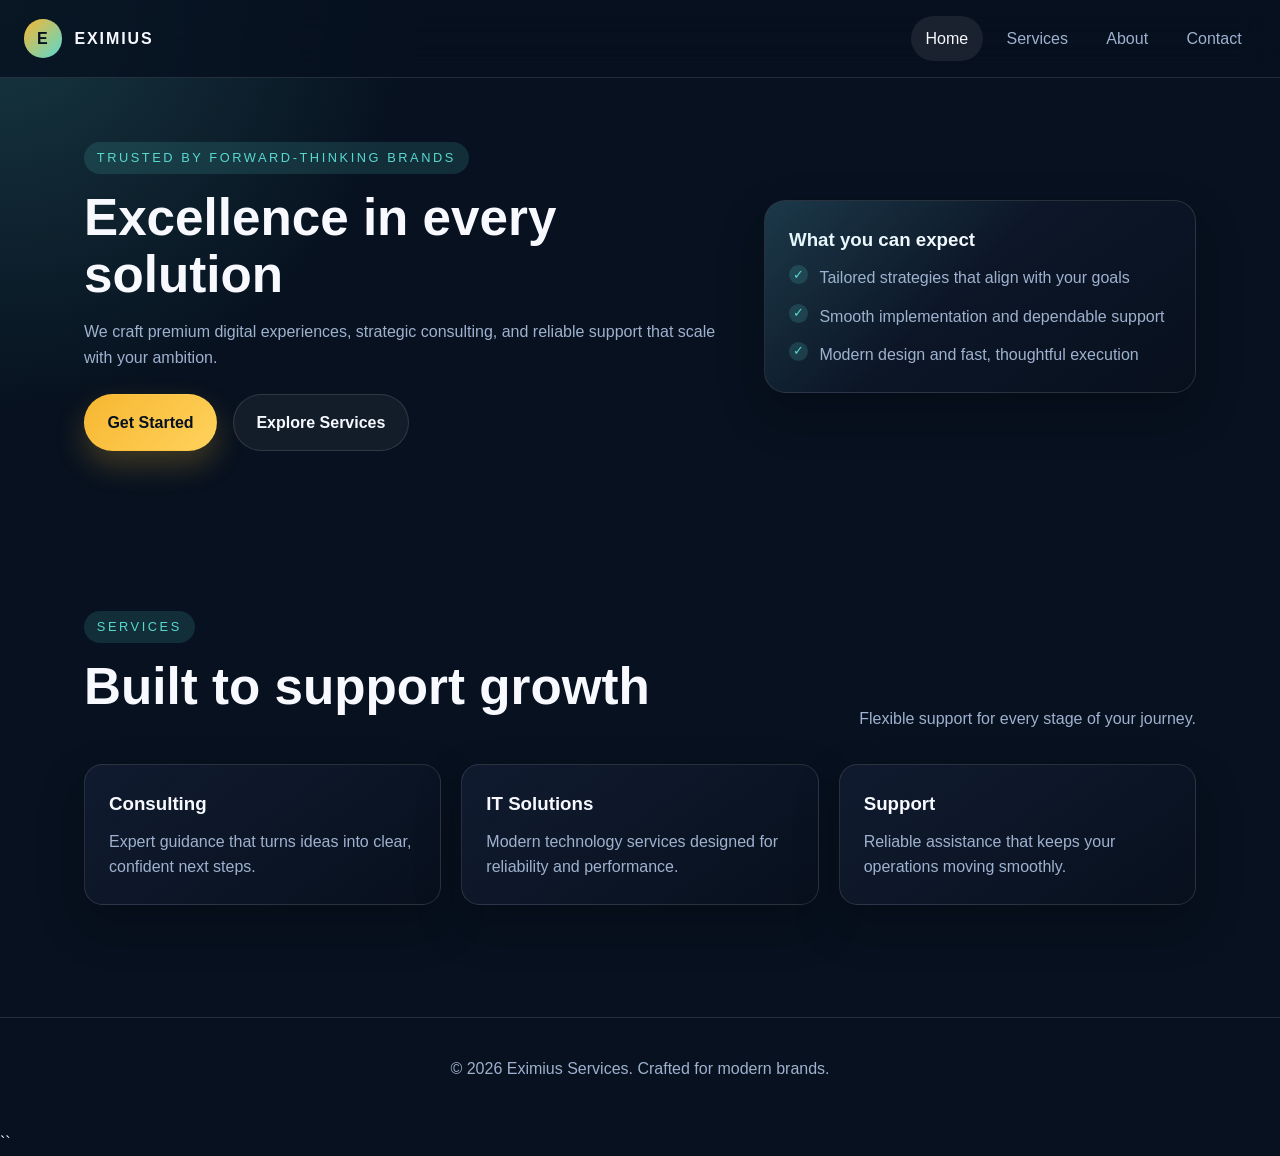
==== index.html @ 8d1c85a5 "Initial commit - Eximius website" ====
<!DOCTYPE html>
<html lang="en">
<head>
  <meta charset="UTF-8">
  <meta name="viewport" content="width=device-width, initial-scale=1.0">
  <title>Eximius Services</title>
  <link rel="stylesheet" href="styles.css">
</head>
<body>
  <div class="page-shell">
    <nav class="navbar">
      <a class="brand" href="index.html">
        <span class="brand-mark">E</span>
        <span>Eximius</span>
      </a>
      <button class="menu-toggle" type="button" aria-label="Toggle navigation" aria-expanded="false">
        <span></span>
        <span></span>
        <span></span>
      </button>
      <div class="nav-links">
        <a class="nav-link active" href="index.html">Home</a>
        <a class="nav-link" href="services.html">Services</a>
        <a class="nav-link" href="about.html">About</a>
        <a class="nav-link" href="contact.html">Contact</a>
      </div>
    </nav>

    <main>
      <section class="hero">
        <div class="reveal">
          <span class="eyebrow">Trusted by forward-thinking brands</span>
          <h2>Excellence in every solution</h2>
          <p>We craft premium digital experiences, strategic consulting, and reliable support that scale with your ambition.</p>
          <div class="hero-actions">
            <a class="btn btn-primary" href="contact.html">Get Started</a>
            <a class="btn btn-secondary" href="services.html">Explore Services</a>
          </div>
        </div>
        <div class="hero-card reveal">
          <h3>What you can expect</h3>
          <ul>
            <li><span class="check">✓</span> Tailored strategies that align with your goals</li>
            <li><span class="check">✓</span> Smooth implementation and dependable support</li>
            <li><span class="check">✓</span> Modern design and fast, thoughtful execution</li>
          </ul>
        </div>
      </section>

      <section class="services reveal">
        <div class="section-heading">
          <div>
            <span class="eyebrow">Services</span>
            <h2>Built to support growth</h2>
          </div>
          <p>Flexible support for every stage of your journey.</p>
        </div>

        <div class="cards">
          <article class="card">
            <h3>Consulting</h3>
            <p>Expert guidance that turns ideas into clear, confident next steps.</p>
          </article>

          <article class="card">
            <h3>IT Solutions</h3>
            <p>Modern technology services designed for reliability and performance.</p>
          </article>

          <article class="card">
            <h3>Support</h3>
            <p>Reliable assistance that keeps your operations moving smoothly.</p>
          </article>
        </div>
      </section>
    </main>

    <footer>
      <p>© 2026 Eximius Services. Crafted for modern brands.</p>
    </footer>
  </div>

  <script src="script.js"></script>
</body>
</html>
``
---- styles.css ----
:root {
  --bg: #07111f;
  --panel: #111c31;
  --panel-2: #1a2740;
  --text: #f7f9ff;
  --muted: #9fb1cf;
  --accent: #f7b731;
  --accent-2: #59d8d0;
  --border: rgba(255, 255, 255, 0.12);
  --shadow: 0 20px 45px rgba(0, 0, 0, 0.25);
}

* {
  box-sizing: border-box;
}

html {
  scroll-behavior: smooth;
}

body {
  margin: 0;
  font-family: "Segoe UI", Tahoma, Geneva, Verdana, sans-serif;
  line-height: 1.6;
  color: var(--text);
  background: radial-gradient(circle at top left, rgba(89, 216, 208, 0.2), transparent 24%), var(--bg);
}

a {
  color: inherit;
  text-decoration: none;
}

.page-shell {
  min-height: 100vh;
  display: flex;
  flex-direction: column;
}

.navbar {
  position: sticky;
  top: 0;
  z-index: 1000;
  display: flex;
  justify-content: space-between;
  align-items: center;
  padding: 1rem 1.5rem;
  background: rgba(7, 17, 31, 0.82);
  backdrop-filter: blur(18px);
  border-bottom: 1px solid var(--border);
  transition: background 0.3s ease, box-shadow 0.3s ease;
}

.navbar.scrolled {
  background: rgba(7, 17, 31, 0.96);
  box-shadow: 0 10px 35px rgba(0, 0, 0, 0.25);
}

.brand {
  display: flex;
  align-items: center;
  gap: 0.75rem;
  font-weight: 800;
  letter-spacing: 0.12em;
  text-transform: uppercase;
}

.brand-mark {
  display: grid;
  place-items: center;
  width: 2.4rem;
  height: 2.4rem;
  border-radius: 50%;
  background: linear-gradient(135deg, var(--accent), var(--accent-2));
  color: var(--bg);
  font-weight: 900;
}

.nav-links {
  display: flex;
  gap: 0.6rem;
  align-items: center;
}

.nav-link {
  padding: 0.6rem 0.9rem;
  border-radius: 999px;
  color: var(--muted);
  transition: all 0.25s ease;
}

.nav-link:hover,
.nav-link.active {
  color: var(--text);
  background: rgba(255, 255, 255, 0.08);
}

.menu-toggle {
  display: none;
  flex-direction: column;
  gap: 0.25rem;
  border: 0;
  background: transparent;
  cursor: pointer;
  padding: 0.3rem;
}

.menu-toggle span {
  width: 1.45rem;
  height: 2px;
  background: var(--text);
  border-radius: 999px;
  transition: transform 0.25s ease, opacity 0.25s ease;
}

main {
  flex: 1;
}

section {
  max-width: 1160px;
  margin: 0 auto;
  padding: 5rem 1.5rem;
}

.hero {
  display: grid;
  grid-template-columns: 1.2fr 0.8fr;
  gap: 2rem;
  align-items: center;
  padding-top: 4rem;
}

.eyebrow {
  display: inline-block;
  margin-bottom: 1rem;
  padding: 0.38rem 0.8rem;
  border-radius: 999px;
  background: rgba(89, 216, 208, 0.14);
  color: var(--accent-2);
  font-size: 0.8rem;
  letter-spacing: 0.2em;
  text-transform: uppercase;
}

.hero h2,
.section-heading h2 {
  margin: 0 0 1rem;
  font-size: clamp(2rem, 4vw, 3.4rem);
  line-height: 1.1;
}

.hero p,
.section-heading p,
.panel p,
.card p {
  margin: 0;
  color: var(--muted);
}

.hero-actions {
  display: flex;
  flex-wrap: wrap;
  gap: 1rem;
  margin-top: 1.5rem;
}

.btn {
  display: inline-flex;
  align-items: center;
  justify-content: center;
  padding: 0.9rem 1.4rem;
  border-radius: 999px;
  font-weight: 700;
  border: 1px solid transparent;
  transition: transform 0.25s ease, box-shadow 0.25s ease, background 0.25s ease;
}

.btn:hover {
  transform: translateY(-2px);
}

.btn-primary {
  background: linear-gradient(135deg, var(--accent), #ffd25c);
  color: var(--bg);
  box-shadow: 0 14px 30px rgba(247, 183, 49, 0.24);
}

.btn-secondary {
  background: rgba(255, 255, 255, 0.05);
  border-color: var(--border);
}

.hero-card,
.panel,
.card {
  border: 1px solid var(--border);
  background: linear-gradient(145deg, rgba(17, 28, 49, 0.95), rgba(8, 16, 29, 0.92));
  box-shadow: var(--shadow);
}

.hero-card {
  padding: 1.5rem;
  border-radius: 1.35rem;
  position: relative;
  overflow: hidden;
}

.hero-card::before {
  content: "";
  position: absolute;
  inset: 0;
  background: linear-gradient(135deg, rgba(89, 216, 208, 0.16), transparent 45%);
  pointer-events: none;
}

.hero-card h3,
.panel h3,
.card h3 {
  margin-top: 0;
  margin-bottom: 0.65rem;
}

.hero-card ul {
  list-style: none;
  padding: 0;
  margin: 0;
  display: grid;
  gap: 0.8rem;
}

.hero-card li {
  display: flex;
  gap: 0.7rem;
  align-items: flex-start;
  color: var(--muted);
}

.check {
  display: inline-flex;
  align-items: center;
  justify-content: center;
  width: 1.2rem;
  height: 1.2rem;
  border-radius: 50%;
  background: rgba(89, 216, 208, 0.16);
  color: var(--accent-2);
  font-size: 0.8rem;
  flex-shrink: 0;
}

.section-heading {
  display: flex;
  justify-content: space-between;
  align-items: end;
  gap: 1rem;
  margin-bottom: 2rem;
}

.cards {
  display: grid;
  grid-template-columns: repeat(3, minmax(0, 1fr));
  gap: 1.25rem;
}

.card {
  padding: 1.5rem;
  border-radius: 1.15rem;
  transition: transform 0.35s ease, border-color 0.35s ease, background 0.35s ease;
}

.card:hover {
  transform: translateY(-6px);
  border-color: rgba(89, 216, 208, 0.45);
  background: rgba(255, 255, 255, 0.07);
}

.info-grid {
  display: grid;
  grid-template-columns: 1fr 1fr;
  gap: 1.25rem;
}

.panel {
  padding: 1.5rem;
  border-radius: 1.2rem;
}

form {
  display: grid;
  gap: 0.9rem;
}

input,
textarea {
  width: 100%;
  padding: 0.9rem 1rem;
  border: 1px solid var(--border);
  border-radius: 0.95rem;
  color: var(--text);
  background: rgba(255, 255, 255, 0.05);
}

input::placeholder,
textarea::placeholder {
  color: #7d90ad;
}

textarea {
  min-height: 7.8rem;
  resize: vertical;
}

footer {
  padding: 1.4rem 1.5rem 2rem;
  text-align: center;
  color: var(--muted);
  border-top: 1px solid var(--border);
  margin-top: 2rem;
}

.reveal {
  opacity: 0;
  transform: translateY(24px);
  transition: opacity 0.7s ease, transform 0.7s ease;
}

.reveal.visible {
  opacity: 1;
  transform: none;
}

@media (max-width: 860px) {
  .hero {
    grid-template-columns: 1fr;
  }

  .cards {
    grid-template-columns: 1fr;
  }

  .info-grid {
    grid-template-columns: 1fr;
  }
}

@media (max-width: 720px) {
  .menu-toggle {
    display: inline-flex;
  }

  .nav-links {
    position: absolute;
    top: calc(100% + 0.5rem);
    right: 1rem;
    left: 1rem;
    display: flex;
    flex-direction: column;
    align-items: stretch;
    padding: 1rem;
    border: 1px solid var(--border);
    border-radius: 1rem;
    background: rgba(7, 17, 31, 0.96);
    box-shadow: var(--shadow);
    transform: translateY(-10px);
    opacity: 0;
    pointer-events: none;
    transition: all 0.25s ease;
  }

  .nav-links.open {
    transform: translateY(0);
    opacity: 1;
    pointer-events: auto;
  }

  .navbar {
    padding: 1rem;
  }

  .section-heading {
    flex-direction: column;
    align-items: flex-start;
  }

  .hero {
    padding-top: 2rem;
  }
}
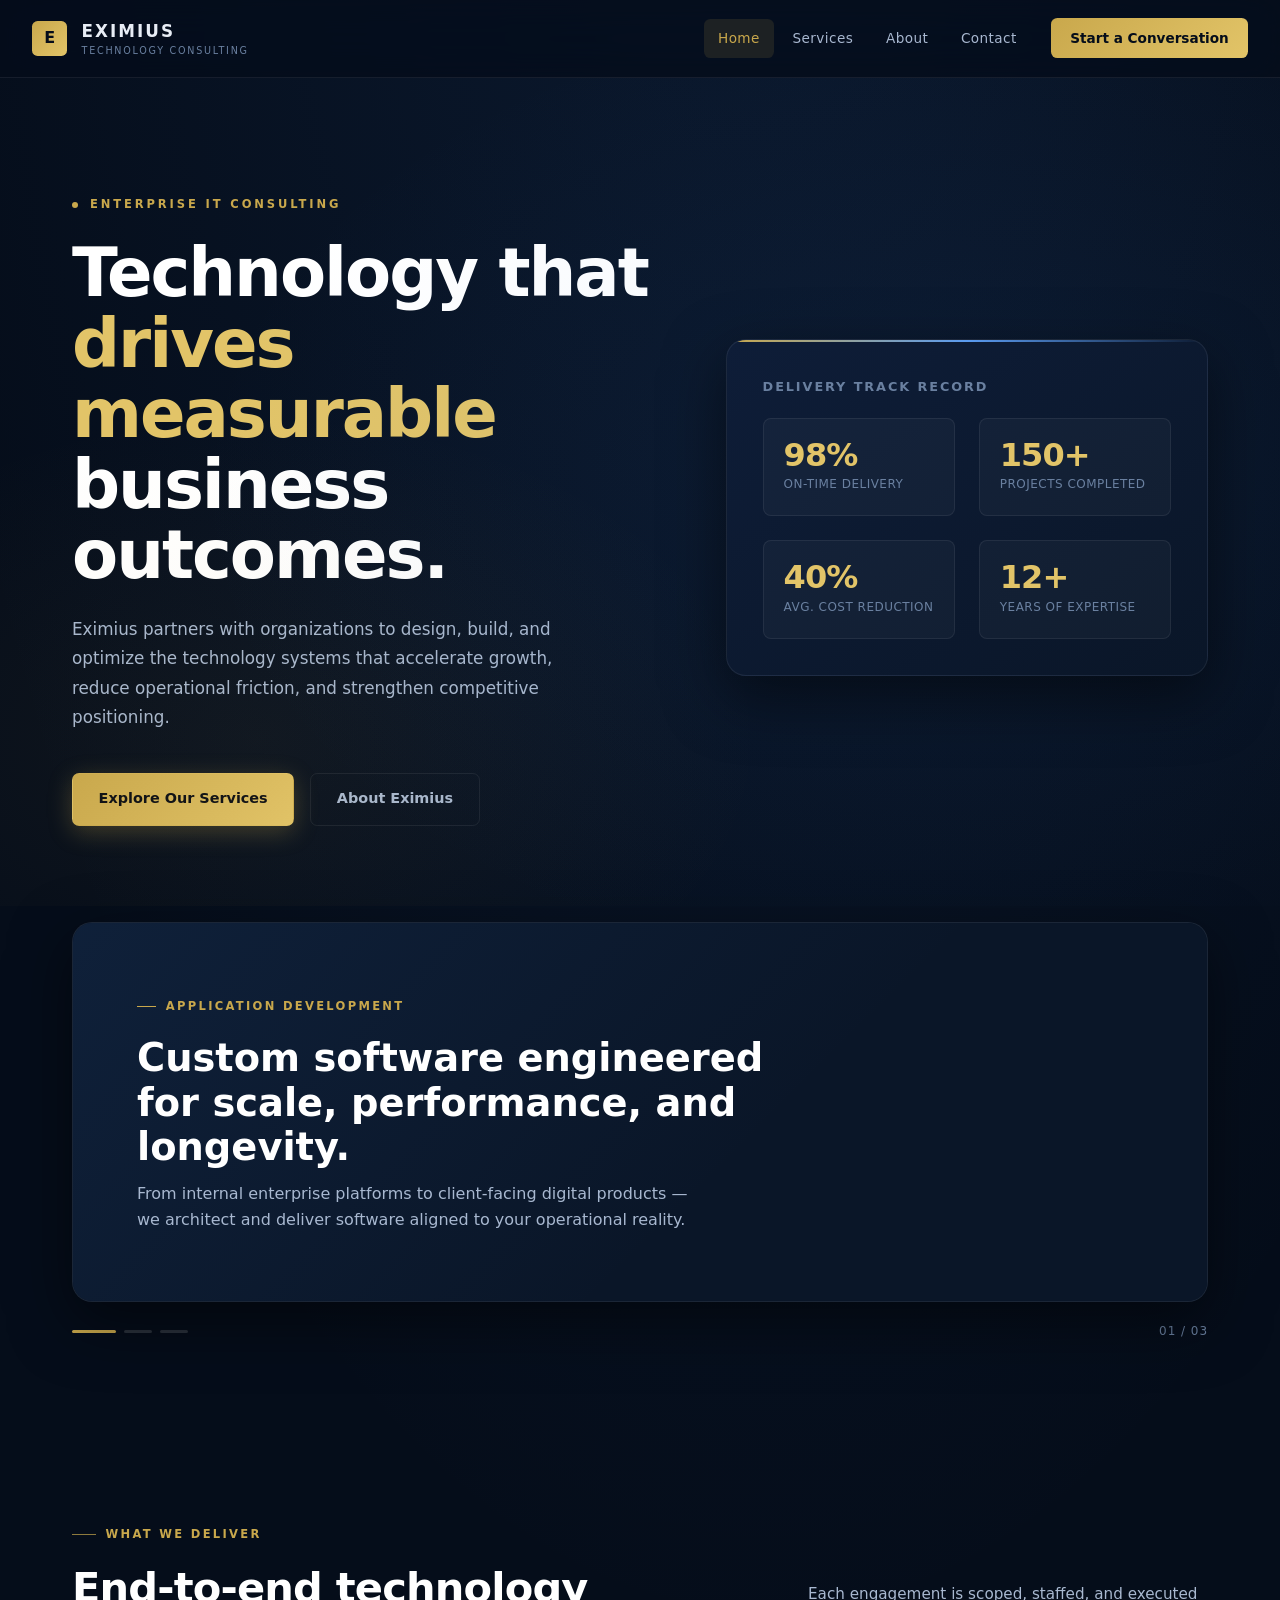
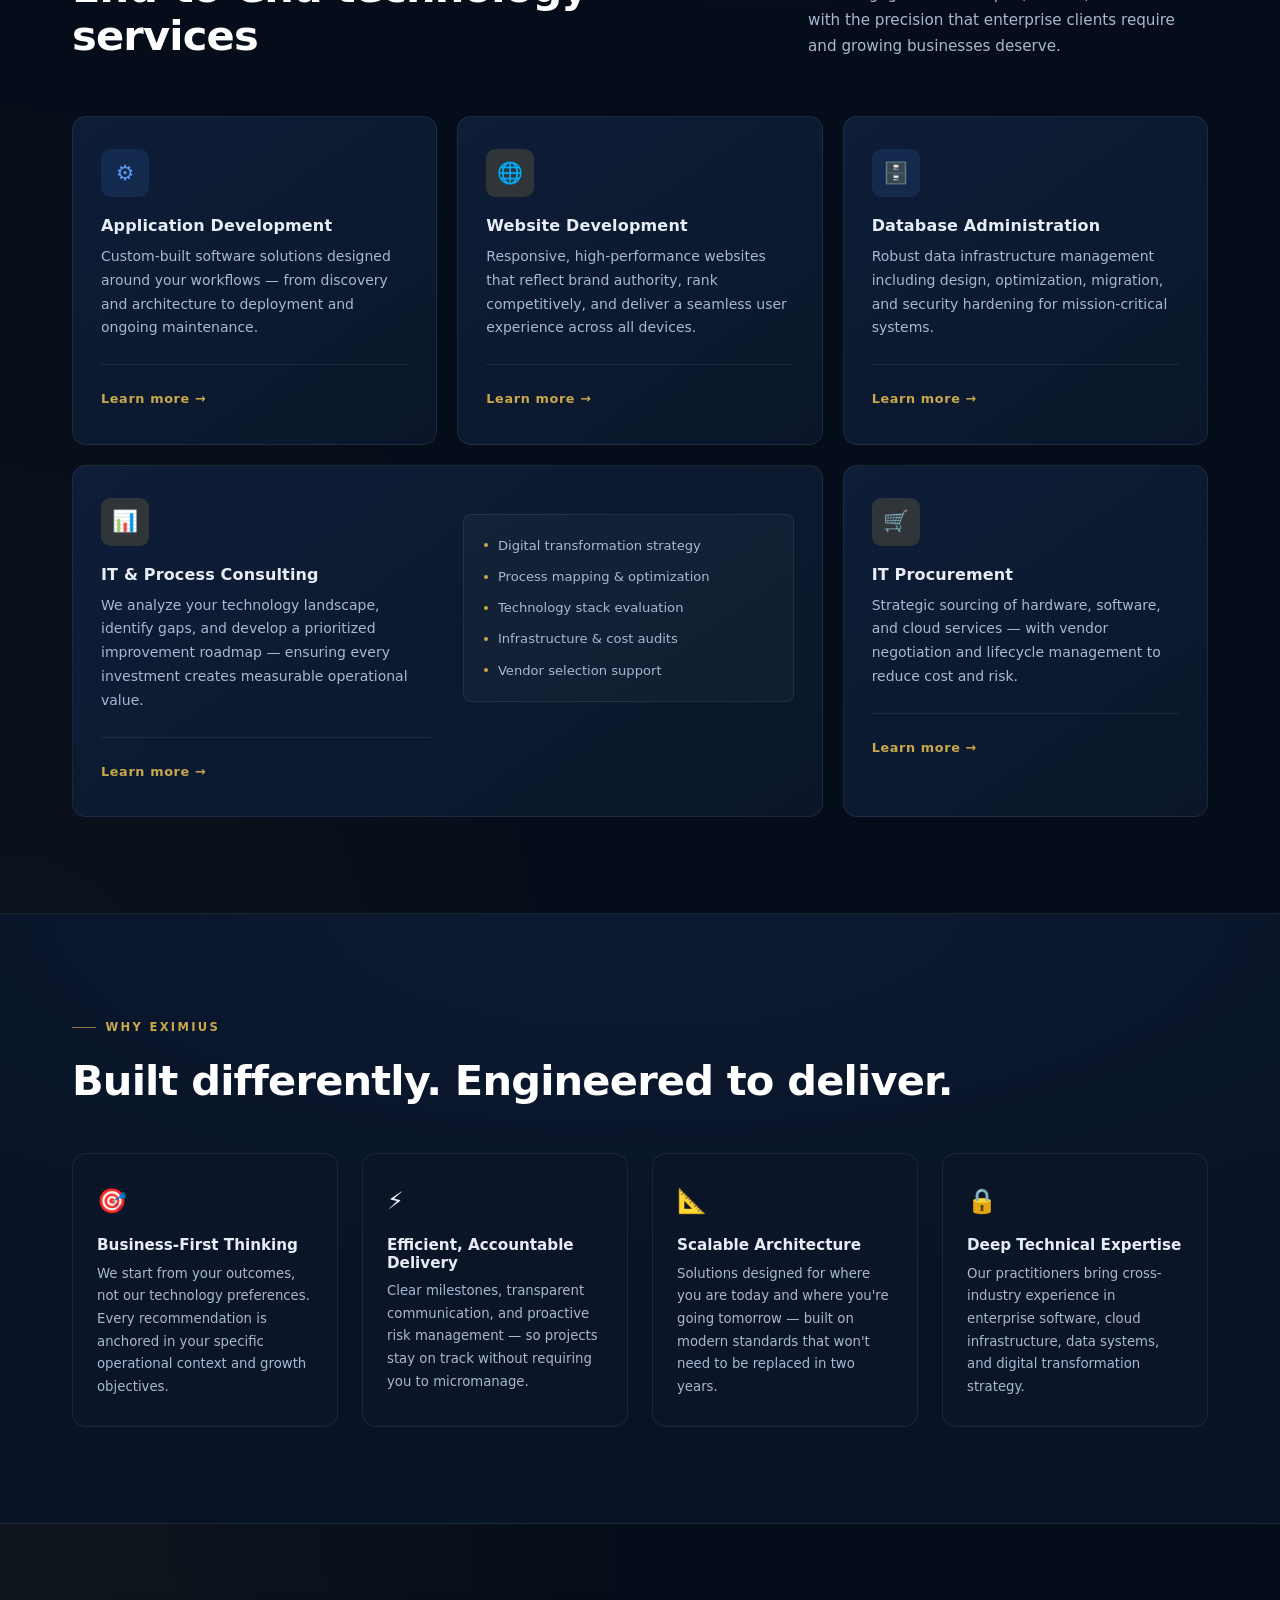
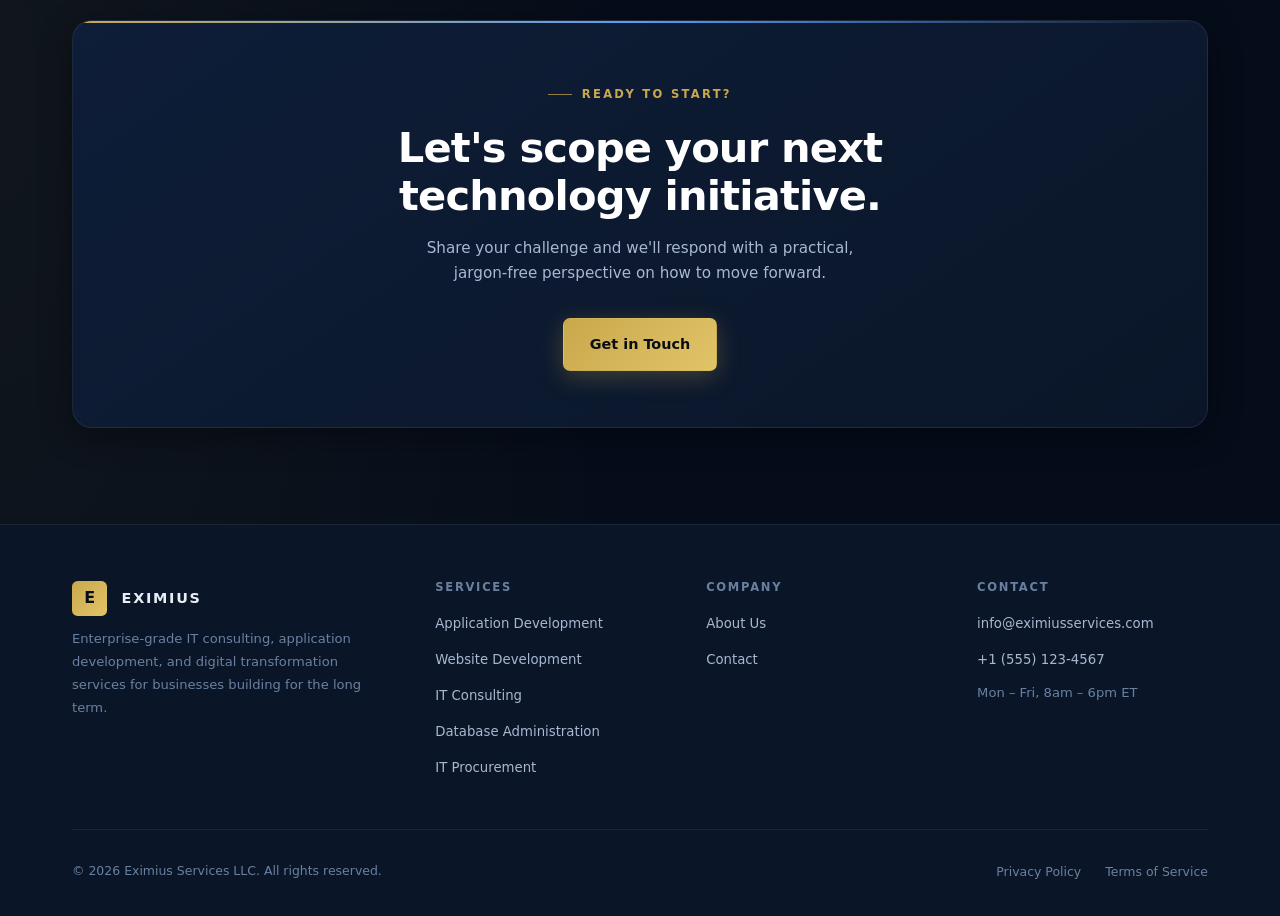
==== commit fe5f4944: "modified:   about.html 	modified:   contact.html 	modified:   index.html 	modified:   script.js 	mod" ====
--- a/index.html
+++ b/index.html
@@ -3,84 +3,353 @@
 <head>
   <meta charset="UTF-8">
   <meta name="viewport" content="width=device-width, initial-scale=1.0">
-  <title>Eximius Services</title>
+  <title>Eximius Services — Enterprise IT Consulting</title>
+  <meta name="description" content="Eximius delivers enterprise-grade technology consulting, custom application development, and digital transformation services for growth-focused businesses.">
   <link rel="stylesheet" href="styles.css">
 </head>
 <body>
   <div class="page-shell">
-    <nav class="navbar">
-      <a class="brand" href="index.html">
+
+    <!-- ══════════════════════════════════════════════════
+         NAVIGATION
+    ═══════════════════════════════════════════════════ -->
+    <nav class="navbar" role="navigation" aria-label="Main navigation">
+      <a class="brand" href="index.html" aria-label="Eximius Services home">
         <span class="brand-mark">E</span>
-        <span>Eximius</span>
+        <span>
+          <span class="brand-name">Eximius</span>
+          <span class="brand-tagline">Technology Consulting</span>
+        </span>
       </a>
+
       <button class="menu-toggle" type="button" aria-label="Toggle navigation" aria-expanded="false">
         <span></span>
         <span></span>
         <span></span>
       </button>
-      <div class="nav-links">
+
+      <div class="nav-links" role="menubar">
         <a class="nav-link active" href="index.html">Home</a>
         <a class="nav-link" href="services.html">Services</a>
         <a class="nav-link" href="about.html">About</a>
         <a class="nav-link" href="contact.html">Contact</a>
+        <a class="nav-cta" href="contact.html">Start a Conversation</a>
       </div>
     </nav>
 
     <main>
-      <section class="hero">
-        <div class="reveal">
-          <span class="eyebrow">Trusted by forward-thinking brands</span>
-          <h2>Excellence in every solution</h2>
-          <p>We craft premium digital experiences, strategic consulting, and reliable support that scale with your ambition.</p>
-          <div class="hero-actions">
-            <a class="btn btn-primary" href="contact.html">Get Started</a>
-            <a class="btn btn-secondary" href="services.html">Explore Services</a>
-          </div>
-        </div>
-        <div class="hero-card reveal">
-          <h3>What you can expect</h3>
-          <ul>
-            <li><span class="check">✓</span> Tailored strategies that align with your goals</li>
-            <li><span class="check">✓</span> Smooth implementation and dependable support</li>
-            <li><span class="check">✓</span> Modern design and fast, thoughtful execution</li>
+
+      <!-- ══════════════════════════════════════════════════
+           HERO SECTION
+      ═══════════════════════════════════════════════════ -->
+      <section class="hero-section" aria-label="Eximius hero">
+        <div class="container">
+          <div class="hero-layout">
+
+            <!-- Left: Copy -->
+            <div class="hero-copy reveal">
+              <div class="hero-kicker">
+                <span class="hero-kicker-dot"></span>
+                Enterprise IT Consulting
+              </div>
+
+              <h1 class="hero-heading">
+                Technology that<br>
+                <em>drives measurable</em><br>
+                business outcomes.
+              </h1>
+
+              <p class="hero-body">
+                Eximius partners with organizations to design, build, and optimize the
+                technology systems that accelerate growth, reduce operational friction,
+                and strengthen competitive positioning.
+              </p>
+
+              <div class="hero-actions">
+                <a class="btn btn-primary" href="services.html">Explore Our Services</a>
+                <a class="btn btn-outline" href="about.html">About Eximius</a>
+              </div>
+            </div>
+
+            <!-- Right: Stats panel -->
+            <!--
+              DESIGN NOTE: Replace this panel with a professional team / office photo.
+              Suggested: A wide-angle shot of a collaborative workspace or server room.
+              Overlay the stat grid on top of the image for visual depth.
+            -->
+            <div class="hero-panel reveal">
+              <p class="hero-panel-title">Delivery Track Record</p>
+              <div class="stat-grid">
+                <div class="stat-item">
+                  <div class="stat-value">98%</div>
+                  <div class="stat-label">On-Time Delivery</div>
+                </div>
+                <div class="stat-item">
+                  <div class="stat-value">150+</div>
+                  <div class="stat-label">Projects Completed</div>
+                </div>
+                <div class="stat-item">
+                  <div class="stat-value">40%</div>
+                  <div class="stat-label">Avg. Cost Reduction</div>
+                </div>
+                <div class="stat-item">
+                  <div class="stat-value">12+</div>
+                  <div class="stat-label">Years of Expertise</div>
+                </div>
+              </div>
+            </div>
+
+          </div>
+        </div>
+      </section>
+
+      <!-- ══════════════════════════════════════════════════
+           CAPABILITIES SLIDER
+      ═══════════════════════════════════════════════════ -->
+      <section class="slider-section" aria-label="Capabilities overview">
+        <div class="container">
+          <div class="slider-track hero-slider">
+            <!-- Slide 1 -->
+            <div class="slide active">
+              <div>
+                <div class="slide-eyebrow">Application Development</div>
+                <h2 class="slide-heading">Custom software engineered for scale, performance, and longevity.</h2>
+                <p class="slide-body">From internal enterprise platforms to client-facing digital products — we architect and deliver software aligned to your operational reality.</p>
+              </div>
+            </div>
+
+            <!-- Slide 2 -->
+            <div class="slide">
+              <div>
+                <div class="slide-eyebrow">Digital Presence & Web</div>
+                <h2 class="slide-heading">Websites that communicate authority and convert with precision.</h2>
+                <p class="slide-body">We build performance-first web experiences that position your brand credibly and drive measurable engagement from your target audience.</p>
+              </div>
+            </div>
+
+            <!-- Slide 3 -->
+            <div class="slide">
+              <div>
+                <div class="slide-eyebrow">IT & Process Consulting</div>
+                <h2 class="slide-heading">Operational clarity through strategic technology advisory.</h2>
+                <p class="slide-body">We assess your current infrastructure, identify inefficiencies, and deliver a roadmap for sustainable digital transformation.</p>
+              </div>
+            </div>
+          </div>
+
+          <div class="slider-footer">
+            <div class="slider-dots" aria-label="Slide navigation" role="tablist">
+              <button class="dot active" type="button" data-slide="0" aria-label="Application Development" role="tab"></button>
+              <button class="dot"        type="button" data-slide="1" aria-label="Digital Presence"        role="tab"></button>
+              <button class="dot"        type="button" data-slide="2" aria-label="IT Consulting"           role="tab"></button>
+            </div>
+            <span class="slider-counter" aria-live="polite" id="slider-counter">01 / 03</span>
+          </div>
+        </div>
+      </section>
+
+      <!-- ══════════════════════════════════════════════════
+           SERVICES SECTION
+      ═══════════════════════════════════════════════════ -->
+      <section class="services-section">
+        <div class="container">
+          <div class="section-header reveal">
+            <div>
+              <span class="eyebrow">What We Deliver</span>
+              <h2 class="section-title">End-to-end technology services</h2>
+            </div>
+            <p class="section-desc">
+              Each engagement is scoped, staffed, and executed with the precision
+              that enterprise clients require and growing businesses deserve.
+            </p>
+          </div>
+
+          <div class="services-grid reveal-stagger">
+
+            <!-- Application Development -->
+            <article class="service-card">
+              <div class="service-icon icon-blue">⚙️</div>
+              <h3>Application Development</h3>
+              <p>Custom-built software solutions designed around your workflows — from discovery and architecture to deployment and ongoing maintenance.</p>
+              <div class="service-card-footer">
+                <a class="service-link" href="services.html">Learn more →</a>
+              </div>
+            </article>
+
+            <!-- Website Development -->
+            <article class="service-card">
+              <div class="service-icon icon-gold">🌐</div>
+              <h3>Website Development</h3>
+              <p>Responsive, high-performance websites that reflect brand authority, rank competitively, and deliver a seamless user experience across all devices.</p>
+              <div class="service-card-footer">
+                <a class="service-link" href="services.html">Learn more →</a>
+              </div>
+            </article>
+
+            <!-- Database Administration -->
+            <article class="service-card">
+              <div class="service-icon icon-blue">🗄️</div>
+              <h3>Database Administration</h3>
+              <p>Robust data infrastructure management including design, optimization, migration, and security hardening for mission-critical systems.</p>
+              <div class="service-card-footer">
+                <a class="service-link" href="services.html">Learn more →</a>
+              </div>
+            </article>
+
+            <!-- IT Consulting — wide -->
+            <article class="service-card service-card-wide">
+              <div class="service-card-body">
+                <div class="service-icon icon-gold">📊</div>
+                <h3>IT & Process Consulting</h3>
+                <p>We analyze your technology landscape, identify gaps, and develop a prioritized improvement roadmap — ensuring every investment creates measurable operational value.</p>
+                <div class="service-card-footer">
+                  <a class="service-link" href="services.html">Learn more →</a>
+                </div>
+              </div>
+              <div class="service-card-features">
+                <ul class="feature-list">
+                  <li>Digital transformation strategy</li>
+                  <li>Process mapping & optimization</li>
+                  <li>Technology stack evaluation</li>
+                  <li>Infrastructure & cost audits</li>
+                  <li>Vendor selection support</li>
+                </ul>
+              </div>
+            </article>
+
+            <!-- IT Procurement -->
+            <article class="service-card">
+              <div class="service-icon icon-gold">🛒</div>
+              <h3>IT Procurement</h3>
+              <p>Strategic sourcing of hardware, software, and cloud services — with vendor negotiation and lifecycle management to reduce cost and risk.</p>
+              <div class="service-card-footer">
+                <a class="service-link" href="services.html">Learn more →</a>
+              </div>
+            </article>
+
+          </div>
+        </div>
+      </section>
+
+      <!-- ══════════════════════════════════════════════════
+           WHY EXIMIUS
+      ═══════════════════════════════════════════════════ -->
+      <section class="why-section">
+        <div class="container">
+          <div class="reveal">
+            <span class="eyebrow">Why Eximius</span>
+            <h2 class="section-title">Built differently. Engineered to deliver.</h2>
+          </div>
+
+          <div class="why-grid reveal-stagger">
+
+            <div class="why-card">
+              <div class="why-icon">🎯</div>
+              <h3>Business-First Thinking</h3>
+              <p>We start from your outcomes, not our technology preferences. Every recommendation is anchored in your specific operational context and growth objectives.</p>
+            </div>
+
+            <div class="why-card">
+              <div class="why-icon">⚡</div>
+              <h3>Efficient, Accountable Delivery</h3>
+              <p>Clear milestones, transparent communication, and proactive risk management — so projects stay on track without requiring you to micromanage.</p>
+            </div>
+
+            <div class="why-card">
+              <div class="why-icon">📐</div>
+              <h3>Scalable Architecture</h3>
+              <p>Solutions designed for where you are today and where you're going tomorrow — built on modern standards that won't need to be replaced in two years.</p>
+            </div>
+
+            <div class="why-card">
+              <div class="why-icon">🔒</div>
+              <h3>Deep Technical Expertise</h3>
+              <p>Our practitioners bring cross-industry experience in enterprise software, cloud infrastructure, data systems, and digital transformation strategy.</p>
+            </div>
+
+          </div>
+        </div>
+      </section>
+
+      <!-- ══════════════════════════════════════════════════
+           CTA STRIP
+      ═══════════════════════════════════════════════════ -->
+      <section aria-label="Contact call to action">
+        <div class="container">
+          <div class="form-panel reveal" style="text-align:center; padding: 3.5rem 2.5rem;">
+            <span class="eyebrow" style="justify-content:center;">Ready to start?</span>
+            <h2 class="section-title" style="margin: 0 auto 1rem; max-width:560px;">
+              Let's scope your next technology initiative.
+            </h2>
+            <p style="color:var(--text-2); font-size:0.95rem; margin-bottom:2rem; max-width:480px; margin-left:auto; margin-right:auto;">
+              Share your challenge and we'll respond with a practical, jargon-free perspective on how to move forward.
+            </p>
+            <a class="btn btn-primary" href="contact.html">Get in Touch</a>
+          </div>
+        </div>
+      </section>
+
+    </main>
+
+    <!-- ══════════════════════════════════════════════════
+         FOOTER
+    ═══════════════════════════════════════════════════ -->
+    <footer class="footer">
+      <div class="container">
+        <div class="footer-grid">
+
+          <div class="footer-brand">
+            <div class="brand">
+              <span class="brand-mark">E</span>
+              <span class="brand-name">Eximius</span>
+            </div>
+            <p class="footer-desc">
+              Enterprise-grade IT consulting, application development, and digital transformation services for businesses building for the long term.
+            </p>
+          </div>
+
+          <div class="footer-col">
+            <h4>Services</h4>
+            <ul class="footer-links">
+              <li><a href="services.html">Application Development</a></li>
+              <li><a href="services.html">Website Development</a></li>
+              <li><a href="services.html">IT Consulting</a></li>
+              <li><a href="services.html">Database Administration</a></li>
+              <li><a href="services.html">IT Procurement</a></li>
+            </ul>
+          </div>
+
+          <div class="footer-col">
+            <h4>Company</h4>
+            <ul class="footer-links">
+              <li><a href="about.html">About Us</a></li>
+              <li><a href="contact.html">Contact</a></li>
+            </ul>
+          </div>
+
+          <div class="footer-col">
+            <h4>Contact</h4>
+            <ul class="footer-links">
+              <li><a href="mailto:info@eximiusservices.com">info@eximiusservices.com</a></li>
+              <li><a href="tel:+15551234567">+1 (555) 123‑4567</a></li>
+              <li style="color:var(--text-3); font-size:0.82rem;">Mon – Fri, 8am – 6pm ET</li>
+            </ul>
+          </div>
+
+        </div>
+
+        <div class="footer-bottom">
+          <p class="footer-copy">© 2026 Eximius Services LLC. All rights reserved.</p>
+          <ul class="footer-legal">
+            <li><a href="#">Privacy Policy</a></li>
+            <li><a href="#">Terms of Service</a></li>
           </ul>
         </div>
-      </section>
-
-      <section class="services reveal">
-        <div class="section-heading">
-          <div>
-            <span class="eyebrow">Services</span>
-            <h2>Built to support growth</h2>
-          </div>
-          <p>Flexible support for every stage of your journey.</p>
-        </div>
-
-        <div class="cards">
-          <article class="card">
-            <h3>Consulting</h3>
-            <p>Expert guidance that turns ideas into clear, confident next steps.</p>
-          </article>
-
-          <article class="card">
-            <h3>IT Solutions</h3>
-            <p>Modern technology services designed for reliability and performance.</p>
-          </article>
-
-          <article class="card">
-            <h3>Support</h3>
-            <p>Reliable assistance that keeps your operations moving smoothly.</p>
-          </article>
-        </div>
-      </section>
-    </main>
-
-    <footer>
-      <p>© 2026 Eximius Services. Crafted for modern brands.</p>
+      </div>
     </footer>
-  </div>
+
+  </div><!-- .page-shell -->
 
   <script src="script.js"></script>
 </body>
 </html>
-``
--- a/styles.css
+++ b/styles.css
@@ -1,42 +1,140 @@
+/* ============================================================
+   EXIMIUS SERVICES — Global Stylesheet
+   Design: Enterprise IT Consulting, Dark / Gold
+   ============================================================ */
+
+/* ── Design Tokens ─────────────────────────────────────────── */
 :root {
-  --bg: #07111f;
-  --panel: #111c31;
-  --panel-2: #1a2740;
-  --text: #f7f9ff;
-  --muted: #9fb1cf;
-  --accent: #f7b731;
-  --accent-2: #59d8d0;
-  --border: rgba(255, 255, 255, 0.12);
-  --shadow: 0 20px 45px rgba(0, 0, 0, 0.25);
-}
-
-* {
-  box-sizing: border-box;
-}
+  --bg:          #050d1a;
+  --bg-2:        #081325;
+  --panel:       #0a1628;
+  --panel-2:     #0e1d38;
+  --panel-3:     #132240;
+
+  --text:        #e8edf5;
+  --text-2:      #a8b8d0;
+  --text-3:      #6a80a0;
+
+  --gold:        #c9a84c;
+  --gold-light:  #e2c468;
+  --gold-dim:    rgba(201, 168, 76, 0.18);
+  --gold-glow:   rgba(201, 168, 76, 0.12);
+
+  --blue:        #3a7bd5;
+  --blue-light:  #5a9bf0;
+  --blue-dim:    rgba(58, 123, 213, 0.15);
+
+  --border:      rgba(255, 255, 255, 0.07);
+  --border-2:    rgba(201, 168, 76, 0.22);
+
+  --shadow-sm:   0 2px 12px rgba(0, 0, 0, 0.3);
+  --shadow-md:   0 8px 32px rgba(0, 0, 0, 0.4);
+  --shadow-lg:   0 20px 60px rgba(0, 0, 0, 0.5);
+
+  --radius-sm:   0.5rem;
+  --radius-md:   0.875rem;
+  --radius-lg:   1.25rem;
+
+  --transition:  0.28s cubic-bezier(0.4, 0, 0.2, 1);
+}
+
+/* ── Reset & Base ───────────────────────────────────────────── */
+*, *::before, *::after { box-sizing: border-box; }
 
 html {
   scroll-behavior: smooth;
+  font-size: 16px;
 }
 
 body {
   margin: 0;
-  font-family: "Segoe UI", Tahoma, Geneva, Verdana, sans-serif;
-  line-height: 1.6;
+  font-family: "Segoe UI", system-ui, -apple-system, sans-serif;
+  font-size: 1rem;
+  line-height: 1.65;
   color: var(--text);
-  background: radial-gradient(circle at top left, rgba(89, 216, 208, 0.2), transparent 24%), var(--bg);
-}
-
-a {
-  color: inherit;
-  text-decoration: none;
-}
-
+  background-color: var(--bg);
+  background-image:
+    radial-gradient(ellipse 70% 50% at 60% -10%, rgba(58, 123, 213, 0.12), transparent),
+    radial-gradient(ellipse 50% 40% at 0% 80%,   rgba(201, 168, 76, 0.06), transparent);
+  -webkit-font-smoothing: antialiased;
+}
+
+a { color: inherit; text-decoration: none; }
+
+img { display: block; max-width: 100%; }
+
+h1, h2, h3, h4 { margin: 0; line-height: 1.15; }
+
+p { margin: 0; }
+
+/* ── Layout Shell ───────────────────────────────────────────── */
 .page-shell {
   min-height: 100vh;
   display: flex;
   flex-direction: column;
 }
 
+main { flex: 1; }
+
+/* ── Container ──────────────────────────────────────────────── */
+.container {
+  max-width: 1200px;
+  margin: 0 auto;
+  padding: 0 2rem;
+}
+
+section { padding: 6rem 0; }
+
+/* ── Eyebrow Label ──────────────────────────────────────────── */
+.eyebrow {
+  display: inline-flex;
+  align-items: center;
+  gap: 0.6rem;
+  font-size: 0.72rem;
+  font-weight: 700;
+  letter-spacing: 0.2em;
+  text-transform: uppercase;
+  color: var(--gold);
+  margin-bottom: 1.25rem;
+}
+
+.eyebrow::before {
+  content: "";
+  display: block;
+  width: 1.5rem;
+  height: 1px;
+  background: var(--gold);
+  opacity: 0.7;
+}
+
+/* ── Gold Rule (Signature Element) ─────────────────────────── */
+.gold-rule {
+  display: block;
+  width: 3.5rem;
+  height: 2px;
+  margin: 1.5rem 0 2rem;
+  background: linear-gradient(90deg, var(--gold), var(--gold-light), transparent);
+}
+
+/* ── Headings ───────────────────────────────────────────────── */
+.display-heading {
+  font-size: clamp(2.4rem, 5vw, 3.8rem);
+  font-weight: 800;
+  letter-spacing: -0.02em;
+  color: #fff;
+  line-height: 1.08;
+}
+
+.section-title {
+  font-size: clamp(1.8rem, 3.5vw, 2.6rem);
+  font-weight: 700;
+  letter-spacing: -0.02em;
+  color: #fff;
+}
+
+/* ══════════════════════════════════════════════════════════════
+   NAVBAR
+══════════════════════════════════════════════════════════════ */
 .navbar {
   position: sticky;
   top: 0;
@@ -44,285 +142,893 @@
   display: flex;
   justify-content: space-between;
   align-items: center;
-  padding: 1rem 1.5rem;
-  background: rgba(7, 17, 31, 0.82);
-  backdrop-filter: blur(18px);
+  padding: 1.1rem 2rem;
+  background: rgba(5, 13, 26, 0.82);
+  backdrop-filter: blur(20px) saturate(1.4);
+  -webkit-backdrop-filter: blur(20px) saturate(1.4);
   border-bottom: 1px solid var(--border);
-  transition: background 0.3s ease, box-shadow 0.3s ease;
+  transition: background var(--transition), box-shadow var(--transition);
 }
 
 .navbar.scrolled {
-  background: rgba(7, 17, 31, 0.96);
-  box-shadow: 0 10px 35px rgba(0, 0, 0, 0.25);
-}
-
+  background: rgba(5, 13, 26, 0.97);
+  box-shadow: 0 8px 40px rgba(0, 0, 0, 0.45);
+  border-bottom-color: rgba(201, 168, 76, 0.1);
+}
+
+/* Brand */
 .brand {
   display: flex;
   align-items: center;
-  gap: 0.75rem;
-  font-weight: 800;
+  gap: 0.9rem;
+}
+
+.brand-mark {
+  display: grid;
+  place-items: center;
+  width: 2.2rem;
+  height: 2.2rem;
+  border-radius: 0.35rem;
+  background: linear-gradient(135deg, var(--gold) 0%, var(--gold-light) 100%);
+  color: var(--bg);
+  font-weight: 900;
+  font-size: 1rem;
+  flex-shrink: 0;
+}
+
+.brand-name {
+  font-size: 1.05rem;
+  font-weight: 700;
   letter-spacing: 0.12em;
   text-transform: uppercase;
-}
-
-.brand-mark {
-  display: grid;
-  place-items: center;
-  width: 2.4rem;
-  height: 2.4rem;
-  border-radius: 50%;
-  background: linear-gradient(135deg, var(--accent), var(--accent-2));
+  color: var(--text);
+}
+
+.brand-tagline {
+  display: block;
+  font-size: 0.6rem;
+  font-weight: 400;
+  letter-spacing: 0.18em;
+  text-transform: uppercase;
+  color: var(--text-3);
+  margin-top: -2px;
+}
+
+/* Nav links */
+.nav-links {
+  display: flex;
+  align-items: center;
+  gap: 0.25rem;
+}
+
+.nav-link {
+  padding: 0.5rem 0.9rem;
+  border-radius: 0.4rem;
+  font-size: 0.85rem;
+  font-weight: 500;
+  color: var(--text-2);
+  letter-spacing: 0.03em;
+  transition: color var(--transition), background var(--transition);
+}
+
+.nav-link:hover { color: var(--text); background: rgba(255,255,255,0.05); }
+
+.nav-link.active {
+  color: var(--gold);
+  background: var(--gold-glow);
+}
+
+.nav-cta {
+  margin-left: 1rem;
+  padding: 0.55rem 1.2rem;
+  border-radius: 0.4rem;
+  font-size: 0.85rem;
+  font-weight: 600;
   color: var(--bg);
-  font-weight: 900;
-}
-
-.nav-links {
-  display: flex;
-  gap: 0.6rem;
-  align-items: center;
-}
-
-.nav-link {
-  padding: 0.6rem 0.9rem;
-  border-radius: 999px;
-  color: var(--muted);
-  transition: all 0.25s ease;
-}
-
-.nav-link:hover,
-.nav-link.active {
-  color: var(--text);
-  background: rgba(255, 255, 255, 0.08);
-}
-
+  background: linear-gradient(135deg, var(--gold), var(--gold-light));
+  transition: opacity var(--transition), transform var(--transition);
+}
+
+.nav-cta:hover { opacity: 0.9; transform: translateY(-1px); }
+
+/* Mobile menu toggle */
 .menu-toggle {
   display: none;
   flex-direction: column;
-  gap: 0.25rem;
+  gap: 5px;
   border: 0;
   background: transparent;
   cursor: pointer;
-  padding: 0.3rem;
+  padding: 0.4rem;
 }
 
 .menu-toggle span {
-  width: 1.45rem;
+  width: 22px;
   height: 2px;
   background: var(--text);
-  border-radius: 999px;
-  transition: transform 0.25s ease, opacity 0.25s ease;
-}
-
-main {
-  flex: 1;
-}
-
-section {
-  max-width: 1160px;
-  margin: 0 auto;
-  padding: 5rem 1.5rem;
-}
-
-.hero {
-  display: grid;
-  grid-template-columns: 1.2fr 0.8fr;
-  gap: 2rem;
-  align-items: center;
-  padding-top: 4rem;
-}
-
-.eyebrow {
-  display: inline-block;
-  margin-bottom: 1rem;
-  padding: 0.38rem 0.8rem;
-  border-radius: 999px;
-  background: rgba(89, 216, 208, 0.14);
-  color: var(--accent-2);
-  font-size: 0.8rem;
-  letter-spacing: 0.2em;
-  text-transform: uppercase;
-}
-
-.hero h2,
-.section-heading h2 {
-  margin: 0 0 1rem;
-  font-size: clamp(2rem, 4vw, 3.4rem);
-  line-height: 1.1;
-}
-
-.hero p,
-.section-heading p,
-.panel p,
-.card p {
-  margin: 0;
-  color: var(--muted);
-}
-
-.hero-actions {
-  display: flex;
-  flex-wrap: wrap;
-  gap: 1rem;
-  margin-top: 1.5rem;
-}
-
-.btn {
-  display: inline-flex;
-  align-items: center;
-  justify-content: center;
-  padding: 0.9rem 1.4rem;
-  border-radius: 999px;
-  font-weight: 700;
-  border: 1px solid transparent;
-  transition: transform 0.25s ease, box-shadow 0.25s ease, background 0.25s ease;
-}
-
-.btn:hover {
-  transform: translateY(-2px);
-}
-
-.btn-primary {
-  background: linear-gradient(135deg, var(--accent), #ffd25c);
-  color: var(--bg);
-  box-shadow: 0 14px 30px rgba(247, 183, 49, 0.24);
-}
-
-.btn-secondary {
-  background: rgba(255, 255, 255, 0.05);
-  border-color: var(--border);
-}
-
-.hero-card,
-.panel,
-.card {
-  border: 1px solid var(--border);
-  background: linear-gradient(145deg, rgba(17, 28, 49, 0.95), rgba(8, 16, 29, 0.92));
-  box-shadow: var(--shadow);
-}
-
-.hero-card {
-  padding: 1.5rem;
-  border-radius: 1.35rem;
+  border-radius: 2px;
+  display: block;
+  transition: transform var(--transition), opacity var(--transition);
+}
+
+/* ══════════════════════════════════════════════════════════════
+   HERO — Homepage
+══════════════════════════════════════════════════════════════ */
+.hero-section {
   position: relative;
+  padding: 7rem 0 5rem;
   overflow: hidden;
 }
 
-.hero-card::before {
+/* Ambient background geometry */
+.hero-section::before {
   content: "";
   position: absolute;
   inset: 0;
-  background: linear-gradient(135deg, rgba(89, 216, 208, 0.16), transparent 45%);
+  background:
+    radial-gradient(ellipse 60% 60% at 75% 50%, rgba(58, 123, 213, 0.08), transparent),
+    radial-gradient(ellipse 40% 40% at 20% 80%,  rgba(201, 168, 76, 0.06), transparent);
   pointer-events: none;
 }
 
-.hero-card h3,
-.panel h3,
-.card h3 {
-  margin-top: 0;
-  margin-bottom: 0.65rem;
-}
-
-.hero-card ul {
+.hero-layout {
+  display: grid;
+  grid-template-columns: 1.1fr 0.9fr;
+  gap: 4rem;
+  align-items: center;
+}
+
+.hero-kicker {
+  display: inline-flex;
+  align-items: center;
+  gap: 0.75rem;
+  font-size: 0.72rem;
+  font-weight: 700;
+  letter-spacing: 0.25em;
+  text-transform: uppercase;
+  color: var(--gold);
+  margin-bottom: 1.5rem;
+}
+
+.hero-kicker-dot {
+  display: block;
+  width: 6px;
+  height: 6px;
+  border-radius: 50%;
+  background: var(--gold);
+  animation: pulse-dot 2.4s ease-in-out infinite;
+}
+
+@keyframes pulse-dot {
+  0%, 100% { opacity: 1; transform: scale(1); }
+  50%       { opacity: 0.4; transform: scale(0.7); }
+}
+
+.hero-heading {
+  font-size: clamp(2.6rem, 5.5vw, 4.2rem);
+  font-weight: 800;
+  letter-spacing: -0.03em;
+  color: #fff;
+  line-height: 1.05;
+  margin-bottom: 1.5rem;
+}
+
+.hero-heading em {
+  font-style: normal;
+  color: var(--gold-light);
+}
+
+.hero-body {
+  font-size: 1.05rem;
+  color: var(--text-2);
+  line-height: 1.75;
+  max-width: 500px;
+  margin-bottom: 2.5rem;
+}
+
+.hero-actions {
+  display: flex;
+  align-items: center;
+  gap: 1rem;
+  flex-wrap: wrap;
+}
+
+/* ── Buttons ────────────────────────────────────────────────── */
+.btn {
+  display: inline-flex;
+  align-items: center;
+  justify-content: center;
+  gap: 0.5rem;
+  padding: 0.85rem 1.6rem;
+  border-radius: 0.45rem;
+  font-size: 0.9rem;
+  font-weight: 600;
+  border: 1px solid transparent;
+  cursor: pointer;
+  transition: transform var(--transition), box-shadow var(--transition), opacity var(--transition);
+  white-space: nowrap;
+}
+
+.btn:hover { transform: translateY(-2px); }
+
+.btn-primary {
+  background: linear-gradient(135deg, var(--gold) 0%, var(--gold-light) 100%);
+  color: #0a0d14;
+  box-shadow: 0 6px 24px rgba(201, 168, 76, 0.28);
+}
+
+.btn-primary:hover { box-shadow: 0 10px 32px rgba(201, 168, 76, 0.38); }
+
+.btn-outline {
+  background: transparent;
+  color: var(--text-2);
+  border-color: var(--border);
+  border-width: 1px;
+}
+
+.btn-outline:hover { color: var(--text); border-color: rgba(255,255,255,0.18); background: rgba(255,255,255,0.04); }
+
+/* Hero right — stats panel */
+.hero-panel {
+  background: linear-gradient(145deg, var(--panel-2), var(--panel));
+  border: 1px solid var(--border);
+  border-radius: var(--radius-lg);
+  padding: 2.25rem;
+  box-shadow: var(--shadow-lg);
+  position: relative;
+  overflow: hidden;
+}
+
+.hero-panel::before {
+  content: "";
+  position: absolute;
+  top: 0; left: 0; right: 0;
+  height: 2px;
+  background: linear-gradient(90deg, var(--gold), var(--blue-light), transparent);
+}
+
+.stat-grid {
+  display: grid;
+  grid-template-columns: 1fr 1fr;
+  gap: 1.5rem;
+}
+
+.stat-item {
+  padding: 1.25rem;
+  border-radius: var(--radius-sm);
+  background: rgba(255,255,255,0.03);
+  border: 1px solid var(--border);
+}
+
+.stat-value {
+  font-size: 2rem;
+  font-weight: 800;
+  color: var(--gold-light);
+  letter-spacing: -0.03em;
+  line-height: 1;
+}
+
+.stat-label {
+  font-size: 0.75rem;
+  color: var(--text-3);
+  margin-top: 0.3rem;
+  letter-spacing: 0.04em;
+  text-transform: uppercase;
+}
+
+.hero-panel-title {
+  font-size: 0.8rem;
+  font-weight: 700;
+  letter-spacing: 0.15em;
+  text-transform: uppercase;
+  color: var(--text-3);
+  margin-bottom: 1.25rem;
+}
+
+/* ── Slider ─────────────────────────────────────────────────── */
+.slider-section {
+  padding: 1rem 0 5rem;
+}
+
+.slider-track {
+  position: relative;
+  border-radius: var(--radius-lg);
+  overflow: hidden;
+  border: 1px solid var(--border);
+  box-shadow: var(--shadow-lg);
+  min-height: 380px;
+  background: var(--panel);
+}
+
+.slide {
+  position: absolute;
+  inset: 0;
+  display: grid;
+  align-items: center;
+  padding: 4rem;
+  opacity: 0;
+  transform: translateX(20px);
+  transition: opacity 0.8s ease, transform 0.8s ease;
+  pointer-events: none;
+}
+
+.slide.active {
+  opacity: 1;
+  transform: translateX(0);
+  pointer-events: auto;
+}
+
+.slide-eyebrow {
+  display: inline-flex;
+  align-items: center;
+  gap: 0.6rem;
+  font-size: 0.72rem;
+  font-weight: 700;
+  letter-spacing: 0.2em;
+  text-transform: uppercase;
+  color: var(--gold);
+  margin-bottom: 1.25rem;
+}
+
+.slide-eyebrow::before {
+  content: "";
+  width: 1.2rem;
+  height: 1px;
+  background: var(--gold);
+  display: block;
+}
+
+.slide-heading {
+  font-size: clamp(1.6rem, 3.5vw, 2.4rem);
+  font-weight: 700;
+  color: #fff;
+  line-height: 1.15;
+  max-width: 700px;
+  margin-bottom: 0.75rem;
+}
+
+.slide-body {
+  font-size: 1rem;
+  color: var(--text-2);
+  max-width: 560px;
+}
+
+/* Slide background tint */
+.slide:nth-child(1) { background: linear-gradient(135deg, rgba(58,123,213,0.1), transparent 60%), var(--panel); }
+.slide:nth-child(2) { background: linear-gradient(135deg, rgba(201,168,76,0.1),  transparent 60%), var(--panel); }
+.slide:nth-child(3) { background: linear-gradient(135deg, rgba(90,155,240,0.08), transparent 60%), var(--panel); }
+
+.slider-footer {
+  display: flex;
+  align-items: center;
+  justify-content: space-between;
+  margin-top: 1.25rem;
+}
+
+.slider-dots {
+  display: flex;
+  gap: 0.5rem;
+}
+
+.dot {
+  width: 28px;
+  height: 3px;
+  border-radius: 2px;
+  background: rgba(255,255,255,0.15);
+  border: none;
+  cursor: pointer;
+  transition: background var(--transition), width var(--transition);
+}
+
+.dot.active {
+  background: var(--gold);
+  width: 44px;
+}
+
+.slider-counter {
+  font-size: 0.75rem;
+  color: var(--text-3);
+  letter-spacing: 0.08em;
+}
+
+/* ══════════════════════════════════════════════════════════════
+   SERVICES GRID
+══════════════════════════════════════════════════════════════ */
+.services-section { background: transparent; }
+
+.section-header {
+  display: flex;
+  justify-content: space-between;
+  align-items: flex-end;
+  gap: 2rem;
+  margin-bottom: 3.5rem;
+}
+
+.section-header .section-desc {
+  max-width: 400px;
+  font-size: 0.95rem;
+  color: var(--text-2);
+  line-height: 1.7;
+}
+
+.services-grid {
+  display: grid;
+  grid-template-columns: repeat(3, 1fr);
+  gap: 1.25rem;
+}
+
+/* Service card */
+.service-card {
+  position: relative;
+  padding: 2rem 1.75rem;
+  border-radius: var(--radius-md);
+  border: 1px solid var(--border);
+  background: linear-gradient(145deg, var(--panel-2), var(--panel));
+  overflow: hidden;
+  transition: border-color var(--transition), transform var(--transition), box-shadow var(--transition);
+}
+
+.service-card::before {
+  content: "";
+  position: absolute;
+  inset: 0;
+  opacity: 0;
+  transition: opacity var(--transition);
+}
+
+.service-card:hover {
+  border-color: var(--border-2);
+  transform: translateY(-5px);
+  box-shadow: var(--shadow-md), 0 0 0 1px var(--border-2);
+}
+
+.service-card:hover::before { opacity: 1; }
+
+.service-icon {
+  display: inline-flex;
+  align-items: center;
+  justify-content: center;
+  width: 3rem;
+  height: 3rem;
+  border-radius: 0.6rem;
+  margin-bottom: 1.25rem;
+  font-size: 1.3rem;
+}
+
+.icon-blue  { background: var(--blue-dim);  color: var(--blue-light); }
+.icon-gold  { background: var(--gold-dim);   color: var(--gold-light); }
+
+.service-card h3 {
+  font-size: 1rem;
+  font-weight: 700;
+  color: var(--text);
+  margin-bottom: 0.6rem;
+  letter-spacing: 0.01em;
+}
+
+.service-card p {
+  font-size: 0.875rem;
+  color: var(--text-2);
+  line-height: 1.7;
+}
+
+.service-card-footer {
+  margin-top: 1.5rem;
+  padding-top: 1.25rem;
+  border-top: 1px solid var(--border);
+}
+
+.service-link {
+  font-size: 0.8rem;
+  font-weight: 600;
+  letter-spacing: 0.05em;
+  color: var(--gold);
+  display: inline-flex;
+  align-items: center;
+  gap: 0.4rem;
+  transition: gap var(--transition);
+}
+
+.service-link:hover { gap: 0.7rem; }
+
+/* ── Wide span card ─────────────────────────────────────────── */
+.service-card-wide {
+  grid-column: span 2;
+  display: grid;
+  grid-template-columns: 1fr 1fr;
+  gap: 2rem;
+  align-items: start;
+}
+
+.service-card-wide .service-card-body { }
+
+.service-card-wide .service-card-features {
+  margin-top: 1rem;
+  padding: 1.25rem;
+  border-radius: var(--radius-sm);
+  background: rgba(255,255,255,0.03);
+  border: 1px solid var(--border);
+}
+
+.feature-list {
   list-style: none;
   padding: 0;
   margin: 0;
   display: grid;
-  gap: 0.8rem;
-}
-
-.hero-card li {
-  display: flex;
-  gap: 0.7rem;
-  align-items: flex-start;
-  color: var(--muted);
-}
-
-.check {
-  display: inline-flex;
-  align-items: center;
-  justify-content: center;
-  width: 1.2rem;
-  height: 1.2rem;
+  gap: 0.6rem;
+}
+
+.feature-list li {
+  display: flex;
+  align-items: center;
+  gap: 0.6rem;
+  font-size: 0.82rem;
+  color: var(--text-2);
+}
+
+.feature-list li::before {
+  content: "";
+  display: block;
+  width: 4px;
+  height: 4px;
   border-radius: 50%;
-  background: rgba(89, 216, 208, 0.16);
-  color: var(--accent-2);
-  font-size: 0.8rem;
+  background: var(--gold);
   flex-shrink: 0;
 }
 
-.section-heading {
-  display: flex;
-  justify-content: space-between;
-  align-items: end;
-  gap: 1rem;
-  margin-bottom: 2rem;
-}
-
-.cards {
-  display: grid;
-  grid-template-columns: repeat(3, minmax(0, 1fr));
-  gap: 1.25rem;
-}
-
-.card {
-  padding: 1.5rem;
-  border-radius: 1.15rem;
-  transition: transform 0.35s ease, border-color 0.35s ease, background 0.35s ease;
-}
-
-.card:hover {
-  transform: translateY(-6px);
-  border-color: rgba(89, 216, 208, 0.45);
-  background: rgba(255, 255, 255, 0.07);
-}
-
-.info-grid {
+/* ══════════════════════════════════════════════════════════════
+   WHY EXIMIUS
+══════════════════════════════════════════════════════════════ */
+.why-section {
+  background:
+    radial-gradient(ellipse 80% 60% at 50% 0%, rgba(58,123,213,0.07), transparent),
+    var(--bg-2);
+  border-top: 1px solid var(--border);
+  border-bottom: 1px solid var(--border);
+}
+
+.why-grid {
+  display: grid;
+  grid-template-columns: repeat(4, 1fr);
+  gap: 1.5rem;
+  margin-top: 3rem;
+}
+
+.why-card {
+  padding: 1.75rem 1.5rem;
+  border-radius: var(--radius-md);
+  border: 1px solid var(--border);
+  background: var(--panel);
+  transition: border-color var(--transition), transform var(--transition);
+}
+
+.why-card:hover {
+  border-color: var(--border-2);
+  transform: translateY(-4px);
+}
+
+.why-icon {
+  font-size: 1.5rem;
+  margin-bottom: 1rem;
+}
+
+.why-card h3 {
+  font-size: 0.95rem;
+  font-weight: 700;
+  margin-bottom: 0.5rem;
+  color: var(--text);
+}
+
+.why-card p {
+  font-size: 0.83rem;
+  color: var(--text-2);
+  line-height: 1.7;
+}
+
+/* ══════════════════════════════════════════════════════════════
+   HERO (inner pages)
+══════════════════════════════════════════════════════════════ */
+.page-hero {
+  padding: 5.5rem 0 4rem;
+  border-bottom: 1px solid var(--border);
+  position: relative;
+  overflow: hidden;
+}
+
+.page-hero::before {
+  content: "";
+  position: absolute;
+  inset: 0;
+  background: radial-gradient(ellipse 60% 80% at 80% 50%, rgba(58,123,213,0.07), transparent);
+  pointer-events: none;
+}
+
+.page-hero .page-hero-layout {
+  display: grid;
+  grid-template-columns: 1fr 1fr;
+  gap: 4rem;
+  align-items: center;
+}
+
+.page-hero h1 {
+  font-size: clamp(2rem, 4vw, 3rem);
+  font-weight: 700;
+  color: #fff;
+  letter-spacing: -0.025em;
+  margin-bottom: 1rem;
+}
+
+.page-hero p {
+  font-size: 1rem;
+  color: var(--text-2);
+  line-height: 1.75;
+}
+
+/* ══════════════════════════════════════════════════════════════
+   ABOUT PAGE
+══════════════════════════════════════════════════════════════ */
+.about-values {
   display: grid;
   grid-template-columns: 1fr 1fr;
   gap: 1.25rem;
-}
-
-.panel {
-  padding: 1.5rem;
-  border-radius: 1.2rem;
-}
-
-form {
-  display: grid;
+  margin-top: 3rem;
+}
+
+.value-card {
+  padding: 2rem;
+  border-radius: var(--radius-md);
+  border: 1px solid var(--border);
+  background: linear-gradient(145deg, var(--panel-2), var(--panel));
+  transition: border-color var(--transition), transform var(--transition);
+}
+
+.value-card:hover {
+  border-color: var(--border-2);
+  transform: translateY(-4px);
+}
+
+.value-card h3 {
+  font-size: 1rem;
+  font-weight: 700;
+  color: var(--text);
+  margin-bottom: 0.6rem;
+}
+
+.value-card p {
+  font-size: 0.875rem;
+  color: var(--text-2);
+  line-height: 1.7;
+}
+
+/* Checklist */
+.check-list {
+  list-style: none;
+  padding: 0;
+  margin: 1.5rem 0 0;
+  display: grid;
+  gap: 0.85rem;
+}
+
+.check-list li {
+  display: flex;
+  align-items: flex-start;
+  gap: 0.75rem;
+  font-size: 0.9rem;
+  color: var(--text-2);
+}
+
+.check-icon {
+  display: inline-flex;
+  align-items: center;
+  justify-content: center;
+  width: 1.35rem;
+  height: 1.35rem;
+  border-radius: 50%;
+  background: var(--gold-dim);
+  color: var(--gold);
+  font-size: 0.7rem;
+  flex-shrink: 0;
+  margin-top: 0.1rem;
+}
+
+/* ══════════════════════════════════════════════════════════════
+   CONTACT PAGE
+══════════════════════════════════════════════════════════════ */
+.contact-layout {
+  display: grid;
+  grid-template-columns: 1fr 1.2fr;
+  gap: 4rem;
+  align-items: start;
+}
+
+.contact-info h2 {
+  font-size: clamp(1.8rem, 3.5vw, 2.4rem);
+  font-weight: 700;
+  color: #fff;
+  letter-spacing: -0.02em;
+  margin-bottom: 1rem;
+}
+
+.contact-info p {
+  font-size: 0.95rem;
+  color: var(--text-2);
+  line-height: 1.8;
+  margin-bottom: 2rem;
+}
+
+.contact-items {
+  display: grid;
+  gap: 1.1rem;
+}
+
+.contact-item {
+  display: flex;
+  align-items: center;
   gap: 0.9rem;
-}
-
-input,
+  font-size: 0.875rem;
+  color: var(--text-2);
+}
+
+.contact-item-icon {
+  display: inline-flex;
+  align-items: center;
+  justify-content: center;
+  width: 2.4rem;
+  height: 2.4rem;
+  border-radius: 0.5rem;
+  background: var(--gold-dim);
+  color: var(--gold);
+  font-size: 1rem;
+  flex-shrink: 0;
+}
+
+/* Form panel */
+.form-panel {
+  background: linear-gradient(145deg, var(--panel-2), var(--panel));
+  border: 1px solid var(--border);
+  border-radius: var(--radius-lg);
+  padding: 2.5rem;
+  box-shadow: var(--shadow-md);
+  position: relative;
+  overflow: hidden;
+}
+
+.form-panel::before {
+  content: "";
+  position: absolute;
+  top: 0; left: 0; right: 0;
+  height: 2px;
+  background: linear-gradient(90deg, var(--gold), var(--blue-light), transparent);
+}
+
+.form-grid { display: grid; gap: 1rem; }
+
+.form-row { display: grid; grid-template-columns: 1fr 1fr; gap: 1rem; }
+
+label {
+  display: block;
+  font-size: 0.75rem;
+  font-weight: 600;
+  letter-spacing: 0.06em;
+  text-transform: uppercase;
+  color: var(--text-3);
+  margin-bottom: 0.45rem;
+}
+
+input, textarea, select {
+  width: 100%;
+  padding: 0.85rem 1rem;
+  border: 1px solid var(--border);
+  border-radius: 0.5rem;
+  color: var(--text);
+  background: rgba(255,255,255,0.04);
+  font-family: inherit;
+  font-size: 0.9rem;
+  transition: border-color var(--transition), box-shadow var(--transition);
+}
+
+input:focus, textarea:focus, select:focus {
+  outline: none;
+  border-color: rgba(201, 168, 76, 0.45);
+  box-shadow: 0 0 0 3px rgba(201, 168, 76, 0.1);
+}
+
+input::placeholder, textarea::placeholder { color: var(--text-3); }
+
 textarea {
-  width: 100%;
-  padding: 0.9rem 1rem;
-  border: 1px solid var(--border);
-  border-radius: 0.95rem;
-  color: var(--text);
-  background: rgba(255, 255, 255, 0.05);
-}
-
-input::placeholder,
-textarea::placeholder {
-  color: #7d90ad;
-}
-
-textarea {
-  min-height: 7.8rem;
+  min-height: 8rem;
   resize: vertical;
 }
 
-footer {
-  padding: 1.4rem 1.5rem 2rem;
-  text-align: center;
-  color: var(--muted);
+/* ══════════════════════════════════════════════════════════════
+   FOOTER
+══════════════════════════════════════════════════════════════ */
+.footer {
+  background: var(--panel);
   border-top: 1px solid var(--border);
-  margin-top: 2rem;
-}
-
+  padding: 3.5rem 0 2rem;
+  margin-top: auto;
+}
+
+.footer-grid {
+  display: grid;
+  grid-template-columns: 1.4fr 1fr 1fr 1fr;
+  gap: 2.5rem;
+  margin-bottom: 3rem;
+}
+
+.footer-brand .brand-name { font-size: 0.9rem; color: var(--text); }
+
+.footer-desc {
+  font-size: 0.82rem;
+  color: var(--text-3);
+  line-height: 1.75;
+  margin-top: 0.75rem;
+}
+
+.footer-col h4 {
+  font-size: 0.72rem;
+  font-weight: 700;
+  letter-spacing: 0.15em;
+  text-transform: uppercase;
+  color: var(--text-3);
+  margin-bottom: 1rem;
+}
+
+.footer-links {
+  list-style: none;
+  padding: 0;
+  margin: 0;
+  display: grid;
+  gap: 0.6rem;
+}
+
+.footer-links a {
+  font-size: 0.83rem;
+  color: var(--text-2);
+  transition: color var(--transition);
+}
+
+.footer-links a:hover { color: var(--gold); }
+
+.footer-bottom {
+  display: flex;
+  justify-content: space-between;
+  align-items: center;
+  padding-top: 1.75rem;
+  border-top: 1px solid var(--border);
+  gap: 1rem;
+  flex-wrap: wrap;
+}
+
+.footer-copy {
+  font-size: 0.78rem;
+  color: var(--text-3);
+}
+
+.footer-legal {
+  display: flex;
+  gap: 1.5rem;
+  list-style: none;
+  padding: 0;
+  margin: 0;
+}
+
+.footer-legal a {
+  font-size: 0.78rem;
+  color: var(--text-3);
+  transition: color var(--transition);
+}
+
+.footer-legal a:hover { color: var(--text-2); }
+
+/* ══════════════════════════════════════════════════════════════
+   ANIMATIONS
+══════════════════════════════════════════════════════════════ */
 .reveal {
   opacity: 0;
-  transform: translateY(24px);
-  transition: opacity 0.7s ease, transform 0.7s ease;
+  transform: translateY(28px);
+  transition: opacity 0.75s ease, transform 0.75s ease;
 }
 
 .reveal.visible {
@@ -330,60 +1036,86 @@
   transform: none;
 }
 
+/* Stagger children */
+.reveal-stagger > * {
+  opacity: 0;
+  transform: translateY(20px);
+  transition: opacity 0.6s ease, transform 0.6s ease;
+}
+
+.reveal-stagger.visible > *:nth-child(1) { opacity:1; transform:none; transition-delay:0.05s; }
+.reveal-stagger.visible > *:nth-child(2) { opacity:1; transform:none; transition-delay:0.15s; }
+.reveal-stagger.visible > *:nth-child(3) { opacity:1; transform:none; transition-delay:0.25s; }
+.reveal-stagger.visible > *:nth-child(4) { opacity:1; transform:none; transition-delay:0.35s; }
+.reveal-stagger.visible > *:nth-child(5) { opacity:1; transform:none; transition-delay:0.45s; }
+.reveal-stagger.visible > *:nth-child(6) { opacity:1; transform:none; transition-delay:0.55s; }
+
+/* ══════════════════════════════════════════════════════════════
+   DIVIDER
+══════════════════════════════════════════════════════════════ */
+.divider {
+  height: 1px;
+  background: var(--border);
+  margin: 0;
+}
+
+/* ══════════════════════════════════════════════════════════════
+   RESPONSIVE
+══════════════════════════════════════════════════════════════ */
+@media (max-width: 1024px) {
+  .services-grid { grid-template-columns: repeat(2, 1fr); }
+  .service-card-wide { grid-column: span 1; grid-template-columns: 1fr; }
+  .why-grid { grid-template-columns: repeat(2, 1fr); }
+  .footer-grid { grid-template-columns: 1fr 1fr; }
+}
+
 @media (max-width: 860px) {
-  .hero {
-    grid-template-columns: 1fr;
-  }
-
-  .cards {
-    grid-template-columns: 1fr;
-  }
-
-  .info-grid {
-    grid-template-columns: 1fr;
-  }
+  .hero-layout { grid-template-columns: 1fr; }
+  .hero-panel { display: none; }
+  .page-hero .page-hero-layout { grid-template-columns: 1fr; }
+  .contact-layout { grid-template-columns: 1fr; }
+  .about-values { grid-template-columns: 1fr; }
+  .form-row { grid-template-columns: 1fr; }
+  section { padding: 4rem 0; }
+  .section-header { flex-direction: column; align-items: flex-start; }
 }
 
 @media (max-width: 720px) {
-  .menu-toggle {
-    display: inline-flex;
-  }
+  .menu-toggle { display: flex; }
 
   .nav-links {
     position: absolute;
     top: calc(100% + 0.5rem);
+    left: 1rem;
     right: 1rem;
-    left: 1rem;
-    display: flex;
     flex-direction: column;
     align-items: stretch;
-    padding: 1rem;
+    padding: 0.75rem;
     border: 1px solid var(--border);
-    border-radius: 1rem;
-    background: rgba(7, 17, 31, 0.96);
-    box-shadow: var(--shadow);
-    transform: translateY(-10px);
+    border-radius: var(--radius-md);
+    background: rgba(5, 13, 26, 0.98);
+    box-shadow: var(--shadow-lg);
     opacity: 0;
     pointer-events: none;
-    transition: all 0.25s ease;
+    transform: translateY(-8px);
+    transition: all var(--transition);
   }
 
   .nav-links.open {
-    transform: translateY(0);
     opacity: 1;
     pointer-events: auto;
+    transform: translateY(0);
   }
 
-  .navbar {
-    padding: 1rem;
-  }
-
-  .section-heading {
-    flex-direction: column;
-    align-items: flex-start;
-  }
-
-  .hero {
-    padding-top: 2rem;
-  }
-}+  .nav-cta { margin: 0.5rem 0 0; text-align: center; }
+
+  .services-grid { grid-template-columns: 1fr; }
+  .why-grid { grid-template-columns: 1fr 1fr; }
+  .footer-grid { grid-template-columns: 1fr; }
+  .slide { padding: 2.5rem 1.75rem; }
+  .footer-bottom { flex-direction: column; text-align: center; }
+}
+
+@media (prefers-reduced-motion: reduce) {
+  *, *::before, *::after { transition-duration: 0.01ms !important; animation-duration: 0.01ms !important; }
+}
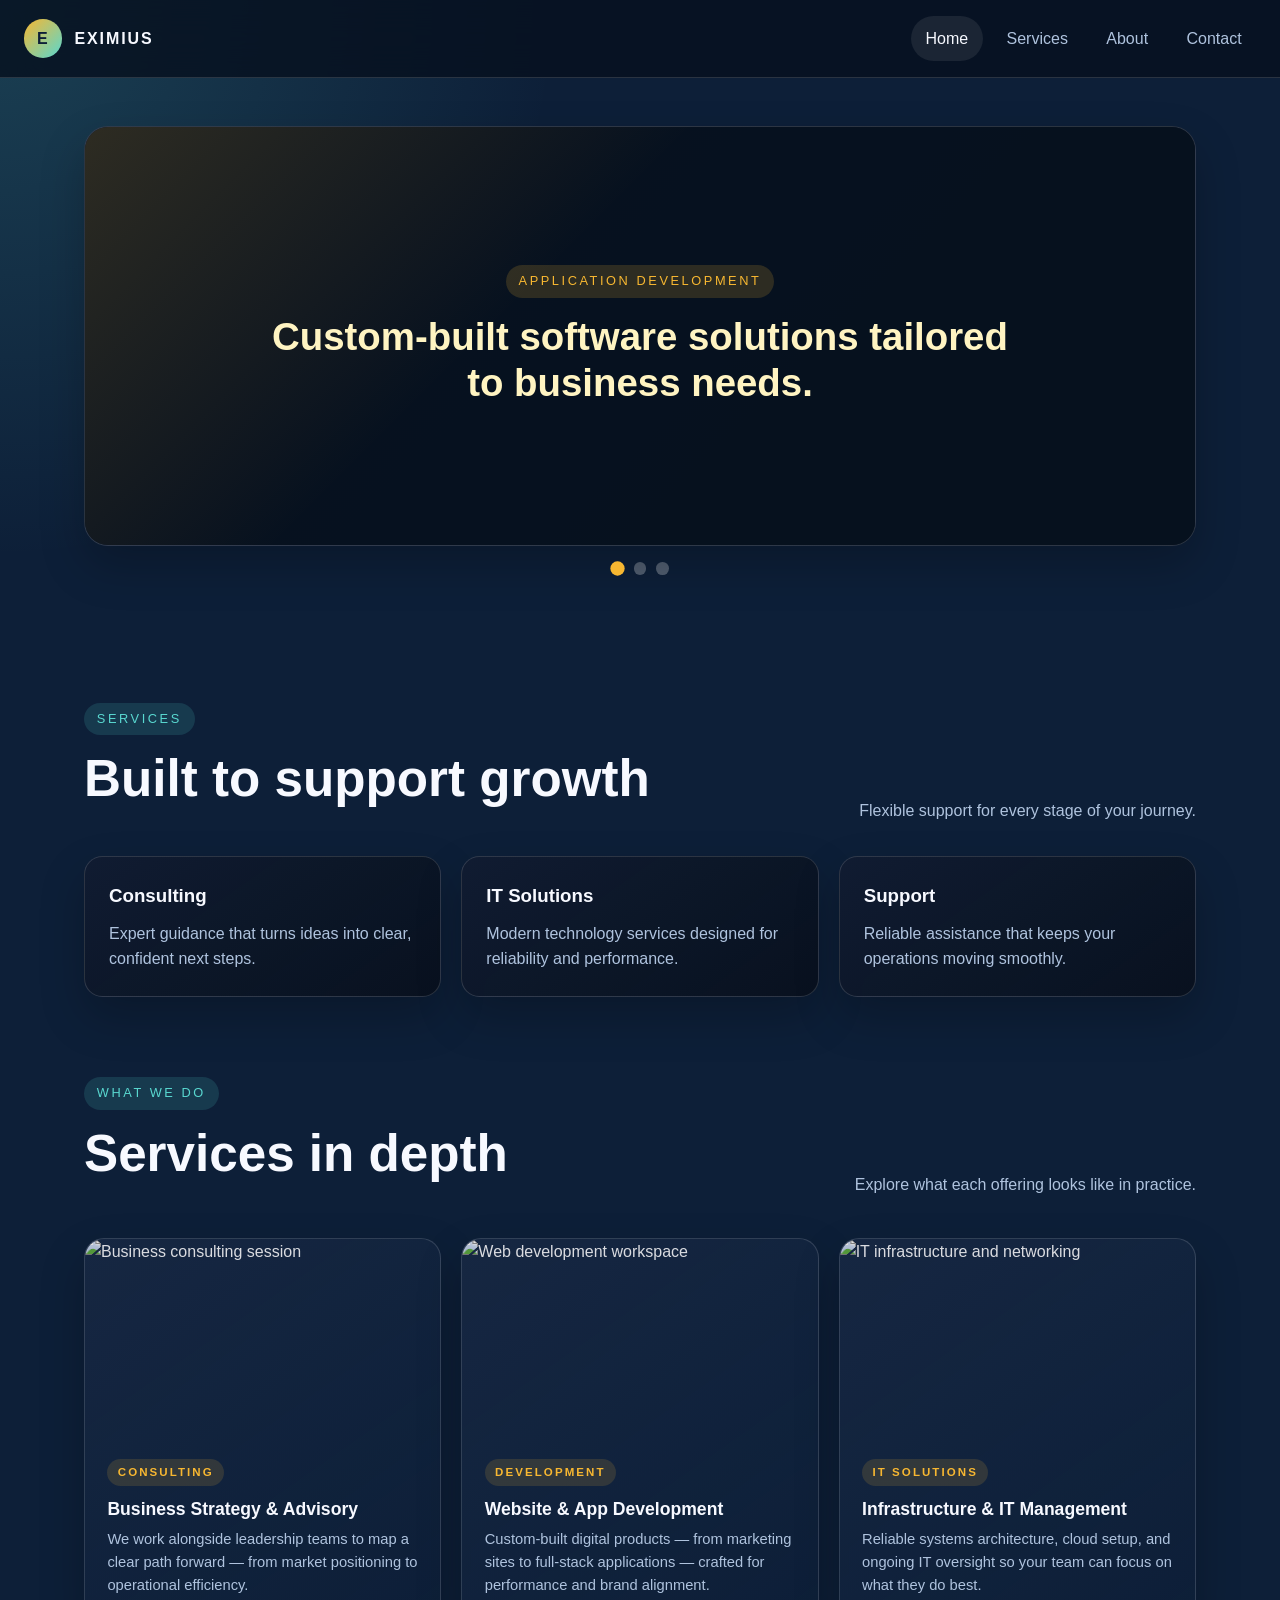
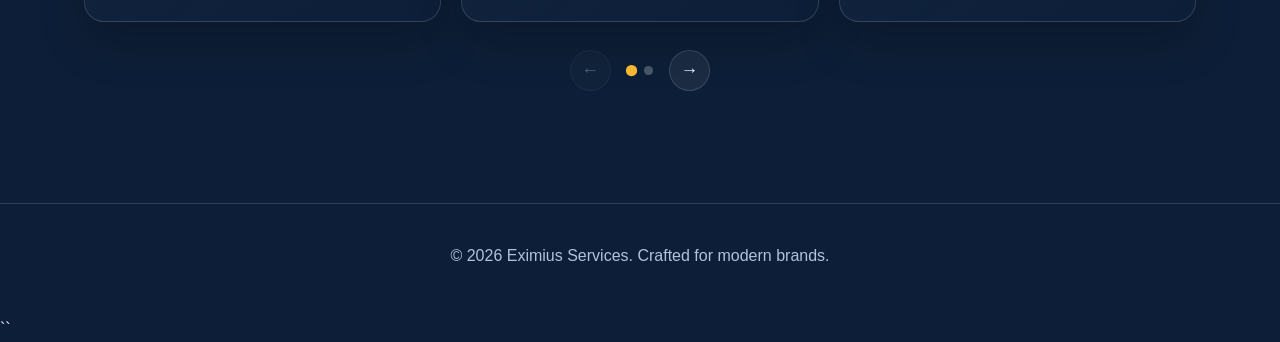
==== commit ccfbe83a: "feat: modernize website UI with responsive sticky navigation and carousel 	modified:   index.html 	m" ====
--- a/index.html
+++ b/index.html
@@ -3,353 +3,169 @@
 <head>
   <meta charset="UTF-8">
   <meta name="viewport" content="width=device-width, initial-scale=1.0">
-  <title>Eximius Services — Enterprise IT Consulting</title>
-  <meta name="description" content="Eximius delivers enterprise-grade technology consulting, custom application development, and digital transformation services for growth-focused businesses.">
+  <title>Eximius Services</title>
   <link rel="stylesheet" href="styles.css">
 </head>
 <body>
   <div class="page-shell">
-
-    <!-- ══════════════════════════════════════════════════
-         NAVIGATION
-    ═══════════════════════════════════════════════════ -->
-    <nav class="navbar" role="navigation" aria-label="Main navigation">
-      <a class="brand" href="index.html" aria-label="Eximius Services home">
+    <nav class="navbar">
+      <a class="brand" href="index.html">
         <span class="brand-mark">E</span>
-        <span>
-          <span class="brand-name">Eximius</span>
-          <span class="brand-tagline">Technology Consulting</span>
-        </span>
+        <span>Eximius</span>
       </a>
-
       <button class="menu-toggle" type="button" aria-label="Toggle navigation" aria-expanded="false">
         <span></span>
         <span></span>
         <span></span>
       </button>
-
-      <div class="nav-links" role="menubar">
+      <div class="nav-links">
         <a class="nav-link active" href="index.html">Home</a>
         <a class="nav-link" href="services.html">Services</a>
         <a class="nav-link" href="about.html">About</a>
         <a class="nav-link" href="contact.html">Contact</a>
-        <a class="nav-cta" href="contact.html">Start a Conversation</a>
       </div>
     </nav>
 
     <main>
+      <section class="hero-slider" aria-label="Eximius Services highlights">
+        <div class="slider">
+          <div class="slide active">
+            <div class="slide-content">
+              <span class="eyebrow">Application Development</span>
+              <h2>Custom-built software solutions tailored to business needs.</h2>
+            </div>
+          </div>
+          <div class="slide">
+            <div class="slide-content">
+              <span class="eyebrow">Website Development</span>
+              <h2>Professional, responsive websites designed for performance and branding.</h2>
+            </div>
+          </div>
+          <div class="slide">
+            <div class="slide-content">
+              <span class="eyebrow">IT &amp; Process Consulting</span>
+              <h2>Helping businesses improve operations with smart IT and process strategies.</h2>
+            </div>
+          </div>
+        </div>
 
-      <!-- ══════════════════════════════════════════════════
-           HERO SECTION
-      ═══════════════════════════════════════════════════ -->
-      <section class="hero-section" aria-label="Eximius hero">
-        <div class="container">
-          <div class="hero-layout">
+        <div class="slider-dots" aria-label="Slide navigation">
+          <button class="dot active" type="button" data-slide="0" aria-label="Go to slide 1"></button>
+          <button class="dot" type="button" data-slide="1" aria-label="Go to slide 2"></button>
+          <button class="dot" type="button" data-slide="2" aria-label="Go to slide 3"></button>
+        </div>
+      </section>
 
-            <!-- Left: Copy -->
-            <div class="hero-copy reveal">
-              <div class="hero-kicker">
-                <span class="hero-kicker-dot"></span>
-                Enterprise IT Consulting
-              </div>
+      <section class="services reveal">
+        <div class="section-heading">
+          <div>
+            <span class="eyebrow">Services</span>
+            <h2>Built to support growth</h2>
+          </div>
+          <p>Flexible support for every stage of your journey.</p>
+        </div>
 
-              <h1 class="hero-heading">
-                Technology that<br>
-                <em>drives measurable</em><br>
-                business outcomes.
-              </h1>
+        <div class="cards">
+          <article class="card">
+            <h3>Consulting</h3>
+            <p>Expert guidance that turns ideas into clear, confident next steps.</p>
+          </article>
 
-              <p class="hero-body">
-                Eximius partners with organizations to design, build, and optimize the
-                technology systems that accelerate growth, reduce operational friction,
-                and strengthen competitive positioning.
-              </p>
+          <article class="card">
+            <h3>IT Solutions</h3>
+            <p>Modern technology services designed for reliability and performance.</p>
+          </article>
 
-              <div class="hero-actions">
-                <a class="btn btn-primary" href="services.html">Explore Our Services</a>
-                <a class="btn btn-outline" href="about.html">About Eximius</a>
+          <article class="card">
+            <h3>Support</h3>
+            <p>Reliable assistance that keeps your operations moving smoothly.</p>
+          </article>
+        </div>
+      </section>
+
+      <section class="service-carousel reveal">
+        <div class="section-heading">
+          <div>
+            <span class="eyebrow">What we do</span>
+            <h2>Services in depth</h2>
+          </div>
+          <p>Explore what each offering looks like in practice.</p>
+        </div>
+
+        <div class="sc-track-wrapper">
+          <div class="sc-track" id="scTrack">
+
+            <div class="sc-slide">
+              <img class="sc-img" src="https://images.unsplash.com/photo-1553877522-43269d4ea984?w=600&q=80&auto=format&fit=crop" alt="Business consulting session" loading="lazy">
+              <div class="sc-body">
+                <span class="sc-tag">Consulting</span>
+                <h3>Business Strategy &amp; Advisory</h3>
+                <p>We work alongside leadership teams to map a clear path forward — from market positioning to operational efficiency.</p>
               </div>
             </div>
 
-            <!-- Right: Stats panel -->
-            <!--
-              DESIGN NOTE: Replace this panel with a professional team / office photo.
-              Suggested: A wide-angle shot of a collaborative workspace or server room.
-              Overlay the stat grid on top of the image for visual depth.
-            -->
-            <div class="hero-panel reveal">
-              <p class="hero-panel-title">Delivery Track Record</p>
-              <div class="stat-grid">
-                <div class="stat-item">
-                  <div class="stat-value">98%</div>
-                  <div class="stat-label">On-Time Delivery</div>
-                </div>
-                <div class="stat-item">
-                  <div class="stat-value">150+</div>
-                  <div class="stat-label">Projects Completed</div>
-                </div>
-                <div class="stat-item">
-                  <div class="stat-value">40%</div>
-                  <div class="stat-label">Avg. Cost Reduction</div>
-                </div>
-                <div class="stat-item">
-                  <div class="stat-value">12+</div>
-                  <div class="stat-label">Years of Expertise</div>
-                </div>
+            <div class="sc-slide">
+              <img class="sc-img" src="https://images.unsplash.com/photo-1498050108023-c5249f4df085?w=600&q=80&auto=format&fit=crop" alt="Web development workspace" loading="lazy">
+              <div class="sc-body">
+                <span class="sc-tag">Development</span>
+                <h3>Website &amp; App Development</h3>
+                <p>Custom-built digital products — from marketing sites to full-stack applications — crafted for performance and brand alignment.</p>
+              </div>
+            </div>
+
+            <div class="sc-slide">
+              <img class="sc-img" src="https://images.unsplash.com/photo-1451187580459-43490279c0fa?w=600&q=80&auto=format&fit=crop" alt="IT infrastructure and networking" loading="lazy">
+              <div class="sc-body">
+                <span class="sc-tag">IT Solutions</span>
+                <h3>Infrastructure &amp; IT Management</h3>
+                <p>Reliable systems architecture, cloud setup, and ongoing IT oversight so your team can focus on what they do best.</p>
+              </div>
+            </div>
+
+            <div class="sc-slide">
+              <img class="sc-img" src="https://images.unsplash.com/photo-1600880292203-757bb62b4baf?w=600&q=80&auto=format&fit=crop" alt="Team collaboration and process improvement" loading="lazy">
+              <div class="sc-body">
+                <span class="sc-tag">Process</span>
+                <h3>Workflow &amp; Process Optimisation</h3>
+                <p>We audit, redesign, and streamline your internal workflows — reducing friction and unlocking capacity across your team.</p>
+              </div>
+            </div>
+
+            <div class="sc-slide">
+              <img class="sc-img" src="https://images.unsplash.com/photo-1504868584819-f8e8b4b6d7e3?w=600&q=80&auto=format&fit=crop" alt="Data analytics dashboard" loading="lazy">
+              <div class="sc-body">
+                <span class="sc-tag">Analytics</span>
+                <h3>Data &amp; Reporting Dashboards</h3>
+                <p>Turn raw data into decision-ready insights with custom dashboards and reporting pipelines tailored to your KPIs.</p>
+              </div>
+            </div>
+
+            <div class="sc-slide">
+              <img class="sc-img" src="https://images.unsplash.com/photo-1556761175-b413da4baf72?w=600&q=80&auto=format&fit=crop" alt="Ongoing client support" loading="lazy">
+              <div class="sc-body">
+                <span class="sc-tag">Support</span>
+                <h3>Ongoing Managed Support</h3>
+                <p>Dedicated support packages that keep your systems healthy, your team unblocked, and your operations running smoothly.</p>
               </div>
             </div>
 
           </div>
         </div>
-      </section>
 
-      <!-- ══════════════════════════════════════════════════
-           CAPABILITIES SLIDER
-      ═══════════════════════════════════════════════════ -->
-      <section class="slider-section" aria-label="Capabilities overview">
-        <div class="container">
-          <div class="slider-track hero-slider">
-            <!-- Slide 1 -->
-            <div class="slide active">
-              <div>
-                <div class="slide-eyebrow">Application Development</div>
-                <h2 class="slide-heading">Custom software engineered for scale, performance, and longevity.</h2>
-                <p class="slide-body">From internal enterprise platforms to client-facing digital products — we architect and deliver software aligned to your operational reality.</p>
-              </div>
-            </div>
-
-            <!-- Slide 2 -->
-            <div class="slide">
-              <div>
-                <div class="slide-eyebrow">Digital Presence & Web</div>
-                <h2 class="slide-heading">Websites that communicate authority and convert with precision.</h2>
-                <p class="slide-body">We build performance-first web experiences that position your brand credibly and drive measurable engagement from your target audience.</p>
-              </div>
-            </div>
-
-            <!-- Slide 3 -->
-            <div class="slide">
-              <div>
-                <div class="slide-eyebrow">IT & Process Consulting</div>
-                <h2 class="slide-heading">Operational clarity through strategic technology advisory.</h2>
-                <p class="slide-body">We assess your current infrastructure, identify inefficiencies, and deliver a roadmap for sustainable digital transformation.</p>
-              </div>
-            </div>
-          </div>
-
-          <div class="slider-footer">
-            <div class="slider-dots" aria-label="Slide navigation" role="tablist">
-              <button class="dot active" type="button" data-slide="0" aria-label="Application Development" role="tab"></button>
-              <button class="dot"        type="button" data-slide="1" aria-label="Digital Presence"        role="tab"></button>
-              <button class="dot"        type="button" data-slide="2" aria-label="IT Consulting"           role="tab"></button>
-            </div>
-            <span class="slider-counter" aria-live="polite" id="slider-counter">01 / 03</span>
-          </div>
+        <div class="sc-controls">
+          <button class="sc-btn" id="scPrev" aria-label="Previous services">&#8592;</button>
+          <div class="sc-dots" id="scDots"></div>
+          <button class="sc-btn" id="scNext" aria-label="Next services">&#8594;</button>
         </div>
       </section>
-
-      <!-- ══════════════════════════════════════════════════
-           SERVICES SECTION
-      ═══════════════════════════════════════════════════ -->
-      <section class="services-section">
-        <div class="container">
-          <div class="section-header reveal">
-            <div>
-              <span class="eyebrow">What We Deliver</span>
-              <h2 class="section-title">End-to-end technology services</h2>
-            </div>
-            <p class="section-desc">
-              Each engagement is scoped, staffed, and executed with the precision
-              that enterprise clients require and growing businesses deserve.
-            </p>
-          </div>
-
-          <div class="services-grid reveal-stagger">
-
-            <!-- Application Development -->
-            <article class="service-card">
-              <div class="service-icon icon-blue">⚙️</div>
-              <h3>Application Development</h3>
-              <p>Custom-built software solutions designed around your workflows — from discovery and architecture to deployment and ongoing maintenance.</p>
-              <div class="service-card-footer">
-                <a class="service-link" href="services.html">Learn more →</a>
-              </div>
-            </article>
-
-            <!-- Website Development -->
-            <article class="service-card">
-              <div class="service-icon icon-gold">🌐</div>
-              <h3>Website Development</h3>
-              <p>Responsive, high-performance websites that reflect brand authority, rank competitively, and deliver a seamless user experience across all devices.</p>
-              <div class="service-card-footer">
-                <a class="service-link" href="services.html">Learn more →</a>
-              </div>
-            </article>
-
-            <!-- Database Administration -->
-            <article class="service-card">
-              <div class="service-icon icon-blue">🗄️</div>
-              <h3>Database Administration</h3>
-              <p>Robust data infrastructure management including design, optimization, migration, and security hardening for mission-critical systems.</p>
-              <div class="service-card-footer">
-                <a class="service-link" href="services.html">Learn more →</a>
-              </div>
-            </article>
-
-            <!-- IT Consulting — wide -->
-            <article class="service-card service-card-wide">
-              <div class="service-card-body">
-                <div class="service-icon icon-gold">📊</div>
-                <h3>IT & Process Consulting</h3>
-                <p>We analyze your technology landscape, identify gaps, and develop a prioritized improvement roadmap — ensuring every investment creates measurable operational value.</p>
-                <div class="service-card-footer">
-                  <a class="service-link" href="services.html">Learn more →</a>
-                </div>
-              </div>
-              <div class="service-card-features">
-                <ul class="feature-list">
-                  <li>Digital transformation strategy</li>
-                  <li>Process mapping & optimization</li>
-                  <li>Technology stack evaluation</li>
-                  <li>Infrastructure & cost audits</li>
-                  <li>Vendor selection support</li>
-                </ul>
-              </div>
-            </article>
-
-            <!-- IT Procurement -->
-            <article class="service-card">
-              <div class="service-icon icon-gold">🛒</div>
-              <h3>IT Procurement</h3>
-              <p>Strategic sourcing of hardware, software, and cloud services — with vendor negotiation and lifecycle management to reduce cost and risk.</p>
-              <div class="service-card-footer">
-                <a class="service-link" href="services.html">Learn more →</a>
-              </div>
-            </article>
-
-          </div>
-        </div>
-      </section>
-
-      <!-- ══════════════════════════════════════════════════
-           WHY EXIMIUS
-      ═══════════════════════════════════════════════════ -->
-      <section class="why-section">
-        <div class="container">
-          <div class="reveal">
-            <span class="eyebrow">Why Eximius</span>
-            <h2 class="section-title">Built differently. Engineered to deliver.</h2>
-          </div>
-
-          <div class="why-grid reveal-stagger">
-
-            <div class="why-card">
-              <div class="why-icon">🎯</div>
-              <h3>Business-First Thinking</h3>
-              <p>We start from your outcomes, not our technology preferences. Every recommendation is anchored in your specific operational context and growth objectives.</p>
-            </div>
-
-            <div class="why-card">
-              <div class="why-icon">⚡</div>
-              <h3>Efficient, Accountable Delivery</h3>
-              <p>Clear milestones, transparent communication, and proactive risk management — so projects stay on track without requiring you to micromanage.</p>
-            </div>
-
-            <div class="why-card">
-              <div class="why-icon">📐</div>
-              <h3>Scalable Architecture</h3>
-              <p>Solutions designed for where you are today and where you're going tomorrow — built on modern standards that won't need to be replaced in two years.</p>
-            </div>
-
-            <div class="why-card">
-              <div class="why-icon">🔒</div>
-              <h3>Deep Technical Expertise</h3>
-              <p>Our practitioners bring cross-industry experience in enterprise software, cloud infrastructure, data systems, and digital transformation strategy.</p>
-            </div>
-
-          </div>
-        </div>
-      </section>
-
-      <!-- ══════════════════════════════════════════════════
-           CTA STRIP
-      ═══════════════════════════════════════════════════ -->
-      <section aria-label="Contact call to action">
-        <div class="container">
-          <div class="form-panel reveal" style="text-align:center; padding: 3.5rem 2.5rem;">
-            <span class="eyebrow" style="justify-content:center;">Ready to start?</span>
-            <h2 class="section-title" style="margin: 0 auto 1rem; max-width:560px;">
-              Let's scope your next technology initiative.
-            </h2>
-            <p style="color:var(--text-2); font-size:0.95rem; margin-bottom:2rem; max-width:480px; margin-left:auto; margin-right:auto;">
-              Share your challenge and we'll respond with a practical, jargon-free perspective on how to move forward.
-            </p>
-            <a class="btn btn-primary" href="contact.html">Get in Touch</a>
-          </div>
-        </div>
-      </section>
-
     </main>
 
-    <!-- ══════════════════════════════════════════════════
-         FOOTER
-    ═══════════════════════════════════════════════════ -->
-    <footer class="footer">
-      <div class="container">
-        <div class="footer-grid">
-
-          <div class="footer-brand">
-            <div class="brand">
-              <span class="brand-mark">E</span>
-              <span class="brand-name">Eximius</span>
-            </div>
-            <p class="footer-desc">
-              Enterprise-grade IT consulting, application development, and digital transformation services for businesses building for the long term.
-            </p>
-          </div>
-
-          <div class="footer-col">
-            <h4>Services</h4>
-            <ul class="footer-links">
-              <li><a href="services.html">Application Development</a></li>
-              <li><a href="services.html">Website Development</a></li>
-              <li><a href="services.html">IT Consulting</a></li>
-              <li><a href="services.html">Database Administration</a></li>
-              <li><a href="services.html">IT Procurement</a></li>
-            </ul>
-          </div>
-
-          <div class="footer-col">
-            <h4>Company</h4>
-            <ul class="footer-links">
-              <li><a href="about.html">About Us</a></li>
-              <li><a href="contact.html">Contact</a></li>
-            </ul>
-          </div>
-
-          <div class="footer-col">
-            <h4>Contact</h4>
-            <ul class="footer-links">
-              <li><a href="mailto:info@eximiusservices.com">info@eximiusservices.com</a></li>
-              <li><a href="tel:+15551234567">+1 (555) 123‑4567</a></li>
-              <li style="color:var(--text-3); font-size:0.82rem;">Mon – Fri, 8am – 6pm ET</li>
-            </ul>
-          </div>
-
-        </div>
-
-        <div class="footer-bottom">
-          <p class="footer-copy">© 2026 Eximius Services LLC. All rights reserved.</p>
-          <ul class="footer-legal">
-            <li><a href="#">Privacy Policy</a></li>
-            <li><a href="#">Terms of Service</a></li>
-          </ul>
-        </div>
-      </div>
+    <footer>
+      <p>© 2026 Eximius Services. Crafted for modern brands.</p>
     </footer>
-
-  </div><!-- .page-shell -->
+  </div>
 
   <script src="script.js"></script>
 </body>
 </html>
+``
--- a/styles.css
+++ b/styles.css
@@ -1,140 +1,42 @@
-/* ============================================================
-   EXIMIUS SERVICES — Global Stylesheet
-   Design: Enterprise IT Consulting, Dark / Gold
-   ============================================================ */
-
-/* ── Design Tokens ─────────────────────────────────────────── */
 :root {
-  --bg:          #050d1a;
-  --bg-2:        #081325;
-  --panel:       #0a1628;
-  --panel-2:     #0e1d38;
-  --panel-3:     #132240;
-
-  --text:        #e8edf5;
-  --text-2:      #a8b8d0;
-  --text-3:      #6a80a0;
-
-  --gold:        #c9a84c;
-  --gold-light:  #e2c468;
-  --gold-dim:    rgba(201, 168, 76, 0.18);
-  --gold-glow:   rgba(201, 168, 76, 0.12);
-
-  --blue:        #3a7bd5;
-  --blue-light:  #5a9bf0;
-  --blue-dim:    rgba(58, 123, 213, 0.15);
-
-  --border:      rgba(255, 255, 255, 0.07);
-  --border-2:    rgba(201, 168, 76, 0.22);
-
-  --shadow-sm:   0 2px 12px rgba(0, 0, 0, 0.3);
-  --shadow-md:   0 8px 32px rgba(0, 0, 0, 0.4);
-  --shadow-lg:   0 20px 60px rgba(0, 0, 0, 0.5);
-
-  --radius-sm:   0.5rem;
-  --radius-md:   0.875rem;
-  --radius-lg:   1.25rem;
-
-  --transition:  0.28s cubic-bezier(0.4, 0, 0.2, 1);
-}
-
-/* ── Reset & Base ───────────────────────────────────────────── */
-*, *::before, *::after { box-sizing: border-box; }
+  --bg: #0d1f38;
+  --panel: #162742;
+  --panel-2: #1e3254;
+  --text: #f7f9ff;
+  --muted: #afc3de;
+  --accent: #f7b731;
+  --accent-2: #59d8d0;
+  --border: rgba(255, 255, 255, 0.14);
+  --shadow: 0 20px 45px rgba(0, 0, 0, 0.22);
+}
+
+* {
+  box-sizing: border-box;
+}
 
 html {
   scroll-behavior: smooth;
-  font-size: 16px;
 }
 
 body {
   margin: 0;
-  font-family: "Segoe UI", system-ui, -apple-system, sans-serif;
-  font-size: 1rem;
-  line-height: 1.65;
+  font-family: "Segoe UI", Tahoma, Geneva, Verdana, sans-serif;
+  line-height: 1.6;
   color: var(--text);
-  background-color: var(--bg);
-  background-image:
-    radial-gradient(ellipse 70% 50% at 60% -10%, rgba(58, 123, 213, 0.12), transparent),
-    radial-gradient(ellipse 50% 40% at 0% 80%,   rgba(201, 168, 76, 0.06), transparent);
-  -webkit-font-smoothing: antialiased;
-}
-
-a { color: inherit; text-decoration: none; }
-
-img { display: block; max-width: 100%; }
-
-h1, h2, h3, h4 { margin: 0; line-height: 1.15; }
-
-p { margin: 0; }
-
-/* ── Layout Shell ───────────────────────────────────────────── */
+  background: radial-gradient(circle at top left, rgba(89, 216, 208, 0.18), transparent 24%), var(--bg);
+}
+
+a {
+  color: inherit;
+  text-decoration: none;
+}
+
 .page-shell {
   min-height: 100vh;
   display: flex;
   flex-direction: column;
 }
 
-main { flex: 1; }
-
-/* ── Container ──────────────────────────────────────────────── */
-.container {
-  max-width: 1200px;
-  margin: 0 auto;
-  padding: 0 2rem;
-}
-
-section { padding: 6rem 0; }
-
-/* ── Eyebrow Label ──────────────────────────────────────────── */
-.eyebrow {
-  display: inline-flex;
-  align-items: center;
-  gap: 0.6rem;
-  font-size: 0.72rem;
-  font-weight: 700;
-  letter-spacing: 0.2em;
-  text-transform: uppercase;
-  color: var(--gold);
-  margin-bottom: 1.25rem;
-}
-
-.eyebrow::before {
-  content: "";
-  display: block;
-  width: 1.5rem;
-  height: 1px;
-  background: var(--gold);
-  opacity: 0.7;
-}
-
-/* ── Gold Rule (Signature Element) ─────────────────────────── */
-.gold-rule {
-  display: block;
-  width: 3.5rem;
-  height: 2px;
-  margin: 1.5rem 0 2rem;
-  background: linear-gradient(90deg, var(--gold), var(--gold-light), transparent);
-}
-
-/* ── Headings ───────────────────────────────────────────────── */
-.display-heading {
-  font-size: clamp(2.4rem, 5vw, 3.8rem);
-  font-weight: 800;
-  letter-spacing: -0.02em;
-  color: #fff;
-  line-height: 1.08;
-}
-
-.section-title {
-  font-size: clamp(1.8rem, 3.5vw, 2.6rem);
-  font-weight: 700;
-  letter-spacing: -0.02em;
-  color: #fff;
-}
-
-/* ══════════════════════════════════════════════════════════════
-   NAVBAR
-══════════════════════════════════════════════════════════════ */
 .navbar {
   position: sticky;
   top: 0;
@@ -142,893 +44,357 @@
   display: flex;
   justify-content: space-between;
   align-items: center;
-  padding: 1.1rem 2rem;
-  background: rgba(5, 13, 26, 0.82);
-  backdrop-filter: blur(20px) saturate(1.4);
-  -webkit-backdrop-filter: blur(20px) saturate(1.4);
+  padding: 1rem 1.5rem;
+  background: rgba(7, 17, 31, 0.82);
+  backdrop-filter: blur(18px);
   border-bottom: 1px solid var(--border);
-  transition: background var(--transition), box-shadow var(--transition);
+  transition: background 0.3s ease, box-shadow 0.3s ease;
 }
 
 .navbar.scrolled {
-  background: rgba(5, 13, 26, 0.97);
-  box-shadow: 0 8px 40px rgba(0, 0, 0, 0.45);
-  border-bottom-color: rgba(201, 168, 76, 0.1);
-}
-
-/* Brand */
+  background: rgba(7, 17, 31, 0.96);
+  box-shadow: 0 10px 35px rgba(0, 0, 0, 0.25);
+}
+
 .brand {
   display: flex;
   align-items: center;
-  gap: 0.9rem;
+  gap: 0.75rem;
+  font-weight: 800;
+  letter-spacing: 0.12em;
+  text-transform: uppercase;
 }
 
 .brand-mark {
   display: grid;
   place-items: center;
-  width: 2.2rem;
-  height: 2.2rem;
-  border-radius: 0.35rem;
-  background: linear-gradient(135deg, var(--gold) 0%, var(--gold-light) 100%);
+  width: 2.4rem;
+  height: 2.4rem;
+  border-radius: 50%;
+  background: linear-gradient(135deg, var(--accent), var(--accent-2));
   color: var(--bg);
   font-weight: 900;
-  font-size: 1rem;
-  flex-shrink: 0;
-}
-
-.brand-name {
-  font-size: 1.05rem;
-  font-weight: 700;
-  letter-spacing: 0.12em;
-  text-transform: uppercase;
+}
+
+.nav-links {
+  display: flex;
+  gap: 0.6rem;
+  align-items: center;
+}
+
+.nav-link {
+  padding: 0.6rem 0.9rem;
+  border-radius: 999px;
+  color: var(--muted);
+  transition: all 0.25s ease;
+}
+
+.nav-link:hover,
+.nav-link.active {
   color: var(--text);
-}
-
-.brand-tagline {
-  display: block;
-  font-size: 0.6rem;
-  font-weight: 400;
-  letter-spacing: 0.18em;
-  text-transform: uppercase;
-  color: var(--text-3);
-  margin-top: -2px;
-}
-
-/* Nav links */
-.nav-links {
-  display: flex;
-  align-items: center;
-  gap: 0.25rem;
-}
-
-.nav-link {
-  padding: 0.5rem 0.9rem;
-  border-radius: 0.4rem;
-  font-size: 0.85rem;
-  font-weight: 500;
-  color: var(--text-2);
-  letter-spacing: 0.03em;
-  transition: color var(--transition), background var(--transition);
-}
-
-.nav-link:hover { color: var(--text); background: rgba(255,255,255,0.05); }
-
-.nav-link.active {
-  color: var(--gold);
-  background: var(--gold-glow);
-}
-
-.nav-cta {
-  margin-left: 1rem;
-  padding: 0.55rem 1.2rem;
-  border-radius: 0.4rem;
-  font-size: 0.85rem;
-  font-weight: 600;
-  color: var(--bg);
-  background: linear-gradient(135deg, var(--gold), var(--gold-light));
-  transition: opacity var(--transition), transform var(--transition);
-}
-
-.nav-cta:hover { opacity: 0.9; transform: translateY(-1px); }
-
-/* Mobile menu toggle */
+  background: rgba(255, 255, 255, 0.08);
+}
+
 .menu-toggle {
   display: none;
   flex-direction: column;
-  gap: 5px;
+  gap: 0.25rem;
   border: 0;
   background: transparent;
   cursor: pointer;
-  padding: 0.4rem;
+  padding: 0.3rem;
 }
 
 .menu-toggle span {
-  width: 22px;
+  width: 1.45rem;
   height: 2px;
   background: var(--text);
-  border-radius: 2px;
-  display: block;
-  transition: transform var(--transition), opacity var(--transition);
-}
-
-/* ══════════════════════════════════════════════════════════════
-   HERO — Homepage
-══════════════════════════════════════════════════════════════ */
-.hero-section {
+  border-radius: 999px;
+  transition: transform 0.25s ease, opacity 0.25s ease;
+}
+
+main {
+  flex: 1;
+}
+
+section {
+  max-width: 1160px;
+  margin: 0 auto;
+  padding: 5rem 1.5rem;
+}
+
+.hero-slider {
   position: relative;
-  padding: 7rem 0 5rem;
+  padding-top: 3rem;
+  padding-bottom: 3rem;
+}
+
+.slider {
+  position: relative;
+  min-height: 420px;
+  border-radius: 1.5rem;
   overflow: hidden;
-}
-
-/* Ambient background geometry */
-.hero-section::before {
-  content: "";
+  border: 1px solid var(--border);
+  box-shadow: var(--shadow);
+  background: linear-gradient(135deg, rgba(17, 28, 49, 0.95), rgba(7, 17, 31, 0.96));
+}
+
+.slide {
   position: absolute;
   inset: 0;
-  background:
-    radial-gradient(ellipse 60% 60% at 75% 50%, rgba(58, 123, 213, 0.08), transparent),
-    radial-gradient(ellipse 40% 40% at 20% 80%,  rgba(201, 168, 76, 0.06), transparent);
-  pointer-events: none;
-}
-
-.hero-layout {
-  display: grid;
-  grid-template-columns: 1.1fr 0.9fr;
-  gap: 4rem;
+  display: grid;
+  place-items: center;
+  text-align: center;
+  padding: 2rem;
+  opacity: 0;
+  transition: opacity 1s ease;
+  background: linear-gradient(135deg, rgba(247, 183, 49, 0.16), transparent 40%), rgba(7, 17, 31, 0.96);
+}
+
+.slide.active {
+  opacity: 1;
+}
+
+.slide-content {
+  max-width: 760px;
+}
+
+.slide h2 {
+  margin: 0;
+  font-size: clamp(1.7rem, 3vw, 2.6rem);
+  line-height: 1.2;
+  color: #fff4c2;
+}
+
+.slide .eyebrow {
+  margin-bottom: 1rem;
+  background: rgba(247, 183, 49, 0.16);
+  color: var(--accent);
+}
+
+.slider-dots {
+  display: flex;
+  justify-content: center;
+  gap: 0.6rem;
+  margin-top: 1rem;
+}
+
+.dot {
+  width: 0.8rem;
+  height: 0.8rem;
+  border: none;
+  border-radius: 50%;
+  background: rgba(255, 255, 255, 0.28);
+  cursor: pointer;
+  transition: transform 0.25s ease, background 0.25s ease;
+}
+
+.dot.active,
+.dot:hover {
+  background: var(--accent);
+  transform: scale(1.1);
+}
+
+.hero {
+  display: grid;
+  grid-template-columns: 1.2fr 0.8fr;
+  gap: 2rem;
   align-items: center;
-}
-
-.hero-kicker {
-  display: inline-flex;
-  align-items: center;
-  gap: 0.75rem;
-  font-size: 0.72rem;
-  font-weight: 700;
-  letter-spacing: 0.25em;
+  padding-top: 4rem;
+}
+
+.eyebrow {
+  display: inline-block;
+  margin-bottom: 1rem;
+  padding: 0.38rem 0.8rem;
+  border-radius: 999px;
+  background: rgba(89, 216, 208, 0.14);
+  color: var(--accent-2);
+  font-size: 0.8rem;
+  letter-spacing: 0.2em;
   text-transform: uppercase;
-  color: var(--gold);
-  margin-bottom: 1.5rem;
-}
-
-.hero-kicker-dot {
-  display: block;
-  width: 6px;
-  height: 6px;
-  border-radius: 50%;
-  background: var(--gold);
-  animation: pulse-dot 2.4s ease-in-out infinite;
-}
-
-@keyframes pulse-dot {
-  0%, 100% { opacity: 1; transform: scale(1); }
-  50%       { opacity: 0.4; transform: scale(0.7); }
-}
-
-.hero-heading {
-  font-size: clamp(2.6rem, 5.5vw, 4.2rem);
-  font-weight: 800;
-  letter-spacing: -0.03em;
-  color: #fff;
-  line-height: 1.05;
-  margin-bottom: 1.5rem;
-}
-
-.hero-heading em {
-  font-style: normal;
-  color: var(--gold-light);
-}
-
-.hero-body {
-  font-size: 1.05rem;
-  color: var(--text-2);
-  line-height: 1.75;
-  max-width: 500px;
-  margin-bottom: 2.5rem;
+}
+
+.hero h2,
+.section-heading h2 {
+  margin: 0 0 1rem;
+  font-size: clamp(2rem, 4vw, 3.4rem);
+  line-height: 1.1;
+}
+
+.hero p,
+.section-heading p,
+.panel p,
+.card p {
+  margin: 0;
+  color: var(--muted);
 }
 
 .hero-actions {
   display: flex;
-  align-items: center;
+  flex-wrap: wrap;
   gap: 1rem;
-  flex-wrap: wrap;
-}
-
-/* ── Buttons ────────────────────────────────────────────────── */
+  margin-top: 1.5rem;
+}
+
 .btn {
   display: inline-flex;
   align-items: center;
   justify-content: center;
-  gap: 0.5rem;
-  padding: 0.85rem 1.6rem;
-  border-radius: 0.45rem;
-  font-size: 0.9rem;
-  font-weight: 600;
+  padding: 0.9rem 1.4rem;
+  border-radius: 999px;
+  font-weight: 700;
   border: 1px solid transparent;
-  cursor: pointer;
-  transition: transform var(--transition), box-shadow var(--transition), opacity var(--transition);
-  white-space: nowrap;
-}
-
-.btn:hover { transform: translateY(-2px); }
+  transition: transform 0.25s ease, box-shadow 0.25s ease, background 0.25s ease;
+}
+
+.btn:hover {
+  transform: translateY(-2px);
+}
 
 .btn-primary {
-  background: linear-gradient(135deg, var(--gold) 0%, var(--gold-light) 100%);
-  color: #0a0d14;
-  box-shadow: 0 6px 24px rgba(201, 168, 76, 0.28);
-}
-
-.btn-primary:hover { box-shadow: 0 10px 32px rgba(201, 168, 76, 0.38); }
-
-.btn-outline {
-  background: transparent;
-  color: var(--text-2);
+  background: linear-gradient(135deg, var(--accent), #ffd25c);
+  color: var(--bg);
+  box-shadow: 0 14px 30px rgba(247, 183, 49, 0.24);
+}
+
+.btn-secondary {
+  background: rgba(255, 255, 255, 0.05);
   border-color: var(--border);
-  border-width: 1px;
-}
-
-.btn-outline:hover { color: var(--text); border-color: rgba(255,255,255,0.18); background: rgba(255,255,255,0.04); }
-
-/* Hero right — stats panel */
-.hero-panel {
-  background: linear-gradient(145deg, var(--panel-2), var(--panel));
+}
+
+.hero-card,
+.panel,
+.card {
   border: 1px solid var(--border);
-  border-radius: var(--radius-lg);
-  padding: 2.25rem;
-  box-shadow: var(--shadow-lg);
+  background: linear-gradient(145deg, rgba(17, 28, 49, 0.95), rgba(8, 16, 29, 0.92));
+  box-shadow: var(--shadow);
+}
+
+.hero-card {
+  padding: 1.5rem;
+  border-radius: 1.35rem;
   position: relative;
   overflow: hidden;
 }
 
-.hero-panel::before {
-  content: "";
-  position: absolute;
-  top: 0; left: 0; right: 0;
-  height: 2px;
-  background: linear-gradient(90deg, var(--gold), var(--blue-light), transparent);
-}
-
-.stat-grid {
-  display: grid;
-  grid-template-columns: 1fr 1fr;
-  gap: 1.5rem;
-}
-
-.stat-item {
-  padding: 1.25rem;
-  border-radius: var(--radius-sm);
-  background: rgba(255,255,255,0.03);
-  border: 1px solid var(--border);
-}
-
-.stat-value {
-  font-size: 2rem;
-  font-weight: 800;
-  color: var(--gold-light);
-  letter-spacing: -0.03em;
-  line-height: 1;
-}
-
-.stat-label {
-  font-size: 0.75rem;
-  color: var(--text-3);
-  margin-top: 0.3rem;
-  letter-spacing: 0.04em;
-  text-transform: uppercase;
-}
-
-.hero-panel-title {
-  font-size: 0.8rem;
-  font-weight: 700;
-  letter-spacing: 0.15em;
-  text-transform: uppercase;
-  color: var(--text-3);
-  margin-bottom: 1.25rem;
-}
-
-/* ── Slider ─────────────────────────────────────────────────── */
-.slider-section {
-  padding: 1rem 0 5rem;
-}
-
-.slider-track {
-  position: relative;
-  border-radius: var(--radius-lg);
-  overflow: hidden;
-  border: 1px solid var(--border);
-  box-shadow: var(--shadow-lg);
-  min-height: 380px;
-  background: var(--panel);
-}
-
-.slide {
-  position: absolute;
-  inset: 0;
-  display: grid;
-  align-items: center;
-  padding: 4rem;
-  opacity: 0;
-  transform: translateX(20px);
-  transition: opacity 0.8s ease, transform 0.8s ease;
-  pointer-events: none;
-}
-
-.slide.active {
-  opacity: 1;
-  transform: translateX(0);
-  pointer-events: auto;
-}
-
-.slide-eyebrow {
-  display: inline-flex;
-  align-items: center;
-  gap: 0.6rem;
-  font-size: 0.72rem;
-  font-weight: 700;
-  letter-spacing: 0.2em;
-  text-transform: uppercase;
-  color: var(--gold);
-  margin-bottom: 1.25rem;
-}
-
-.slide-eyebrow::before {
-  content: "";
-  width: 1.2rem;
-  height: 1px;
-  background: var(--gold);
-  display: block;
-}
-
-.slide-heading {
-  font-size: clamp(1.6rem, 3.5vw, 2.4rem);
-  font-weight: 700;
-  color: #fff;
-  line-height: 1.15;
-  max-width: 700px;
-  margin-bottom: 0.75rem;
-}
-
-.slide-body {
-  font-size: 1rem;
-  color: var(--text-2);
-  max-width: 560px;
-}
-
-/* Slide background tint */
-.slide:nth-child(1) { background: linear-gradient(135deg, rgba(58,123,213,0.1), transparent 60%), var(--panel); }
-.slide:nth-child(2) { background: linear-gradient(135deg, rgba(201,168,76,0.1),  transparent 60%), var(--panel); }
-.slide:nth-child(3) { background: linear-gradient(135deg, rgba(90,155,240,0.08), transparent 60%), var(--panel); }
-
-.slider-footer {
-  display: flex;
-  align-items: center;
-  justify-content: space-between;
-  margin-top: 1.25rem;
-}
-
-.slider-dots {
-  display: flex;
-  gap: 0.5rem;
-}
-
-.dot {
-  width: 28px;
-  height: 3px;
-  border-radius: 2px;
-  background: rgba(255,255,255,0.15);
-  border: none;
-  cursor: pointer;
-  transition: background var(--transition), width var(--transition);
-}
-
-.dot.active {
-  background: var(--gold);
-  width: 44px;
-}
-
-.slider-counter {
-  font-size: 0.75rem;
-  color: var(--text-3);
-  letter-spacing: 0.08em;
-}
-
-/* ══════════════════════════════════════════════════════════════
-   SERVICES GRID
-══════════════════════════════════════════════════════════════ */
-.services-section { background: transparent; }
-
-.section-header {
-  display: flex;
-  justify-content: space-between;
-  align-items: flex-end;
-  gap: 2rem;
-  margin-bottom: 3.5rem;
-}
-
-.section-header .section-desc {
-  max-width: 400px;
-  font-size: 0.95rem;
-  color: var(--text-2);
-  line-height: 1.7;
-}
-
-.services-grid {
-  display: grid;
-  grid-template-columns: repeat(3, 1fr);
-  gap: 1.25rem;
-}
-
-/* Service card */
-.service-card {
-  position: relative;
-  padding: 2rem 1.75rem;
-  border-radius: var(--radius-md);
-  border: 1px solid var(--border);
-  background: linear-gradient(145deg, var(--panel-2), var(--panel));
-  overflow: hidden;
-  transition: border-color var(--transition), transform var(--transition), box-shadow var(--transition);
-}
-
-.service-card::before {
+.hero-card::before {
   content: "";
   position: absolute;
   inset: 0;
-  opacity: 0;
-  transition: opacity var(--transition);
-}
-
-.service-card:hover {
-  border-color: var(--border-2);
-  transform: translateY(-5px);
-  box-shadow: var(--shadow-md), 0 0 0 1px var(--border-2);
-}
-
-.service-card:hover::before { opacity: 1; }
-
-.service-icon {
+  background: linear-gradient(135deg, rgba(89, 216, 208, 0.16), transparent 45%);
+  pointer-events: none;
+}
+
+.hero-card h3,
+.panel h3,
+.card h3 {
+  margin-top: 0;
+  margin-bottom: 0.65rem;
+}
+
+.hero-card ul {
+  list-style: none;
+  padding: 0;
+  margin: 0;
+  display: grid;
+  gap: 0.8rem;
+}
+
+.hero-card li {
+  display: flex;
+  gap: 0.7rem;
+  align-items: flex-start;
+  color: var(--muted);
+}
+
+.check {
   display: inline-flex;
   align-items: center;
   justify-content: center;
-  width: 3rem;
-  height: 3rem;
-  border-radius: 0.6rem;
-  margin-bottom: 1.25rem;
-  font-size: 1.3rem;
-}
-
-.icon-blue  { background: var(--blue-dim);  color: var(--blue-light); }
-.icon-gold  { background: var(--gold-dim);   color: var(--gold-light); }
-
-.service-card h3 {
-  font-size: 1rem;
-  font-weight: 700;
-  color: var(--text);
-  margin-bottom: 0.6rem;
-  letter-spacing: 0.01em;
-}
-
-.service-card p {
-  font-size: 0.875rem;
-  color: var(--text-2);
-  line-height: 1.7;
-}
-
-.service-card-footer {
-  margin-top: 1.5rem;
-  padding-top: 1.25rem;
-  border-top: 1px solid var(--border);
-}
-
-.service-link {
+  width: 1.2rem;
+  height: 1.2rem;
+  border-radius: 50%;
+  background: rgba(89, 216, 208, 0.16);
+  color: var(--accent-2);
   font-size: 0.8rem;
-  font-weight: 600;
-  letter-spacing: 0.05em;
-  color: var(--gold);
-  display: inline-flex;
-  align-items: center;
-  gap: 0.4rem;
-  transition: gap var(--transition);
-}
-
-.service-link:hover { gap: 0.7rem; }
-
-/* ── Wide span card ─────────────────────────────────────────── */
-.service-card-wide {
-  grid-column: span 2;
-  display: grid;
-  grid-template-columns: 1fr 1fr;
-  gap: 2rem;
-  align-items: start;
-}
-
-.service-card-wide .service-card-body { }
-
-.service-card-wide .service-card-features {
-  margin-top: 1rem;
-  padding: 1.25rem;
-  border-radius: var(--radius-sm);
-  background: rgba(255,255,255,0.03);
-  border: 1px solid var(--border);
-}
-
-.feature-list {
-  list-style: none;
-  padding: 0;
-  margin: 0;
-  display: grid;
-  gap: 0.6rem;
-}
-
-.feature-list li {
-  display: flex;
-  align-items: center;
-  gap: 0.6rem;
-  font-size: 0.82rem;
-  color: var(--text-2);
-}
-
-.feature-list li::before {
-  content: "";
-  display: block;
-  width: 4px;
-  height: 4px;
-  border-radius: 50%;
-  background: var(--gold);
   flex-shrink: 0;
 }
 
-/* ══════════════════════════════════════════════════════════════
-   WHY EXIMIUS
-══════════════════════════════════════════════════════════════ */
-.why-section {
-  background:
-    radial-gradient(ellipse 80% 60% at 50% 0%, rgba(58,123,213,0.07), transparent),
-    var(--bg-2);
-  border-top: 1px solid var(--border);
-  border-bottom: 1px solid var(--border);
-}
-
-.why-grid {
-  display: grid;
-  grid-template-columns: repeat(4, 1fr);
-  gap: 1.5rem;
-  margin-top: 3rem;
-}
-
-.why-card {
-  padding: 1.75rem 1.5rem;
-  border-radius: var(--radius-md);
-  border: 1px solid var(--border);
-  background: var(--panel);
-  transition: border-color var(--transition), transform var(--transition);
-}
-
-.why-card:hover {
-  border-color: var(--border-2);
-  transform: translateY(-4px);
-}
-
-.why-icon {
-  font-size: 1.5rem;
-  margin-bottom: 1rem;
-}
-
-.why-card h3 {
-  font-size: 0.95rem;
-  font-weight: 700;
-  margin-bottom: 0.5rem;
-  color: var(--text);
-}
-
-.why-card p {
-  font-size: 0.83rem;
-  color: var(--text-2);
-  line-height: 1.7;
-}
-
-/* ══════════════════════════════════════════════════════════════
-   HERO (inner pages)
-══════════════════════════════════════════════════════════════ */
-.page-hero {
-  padding: 5.5rem 0 4rem;
-  border-bottom: 1px solid var(--border);
-  position: relative;
-  overflow: hidden;
-}
-
-.page-hero::before {
-  content: "";
-  position: absolute;
-  inset: 0;
-  background: radial-gradient(ellipse 60% 80% at 80% 50%, rgba(58,123,213,0.07), transparent);
-  pointer-events: none;
-}
-
-.page-hero .page-hero-layout {
-  display: grid;
-  grid-template-columns: 1fr 1fr;
-  gap: 4rem;
-  align-items: center;
-}
-
-.page-hero h1 {
-  font-size: clamp(2rem, 4vw, 3rem);
-  font-weight: 700;
-  color: #fff;
-  letter-spacing: -0.025em;
-  margin-bottom: 1rem;
-}
-
-.page-hero p {
-  font-size: 1rem;
-  color: var(--text-2);
-  line-height: 1.75;
-}
-
-/* ══════════════════════════════════════════════════════════════
-   ABOUT PAGE
-══════════════════════════════════════════════════════════════ */
-.about-values {
+.section-heading {
+  display: flex;
+  justify-content: space-between;
+  align-items: end;
+  gap: 1rem;
+  margin-bottom: 2rem;
+}
+
+.cards {
+  display: grid;
+  grid-template-columns: repeat(3, minmax(0, 1fr));
+  gap: 1.25rem;
+}
+
+.card {
+  padding: 1.5rem;
+  border-radius: 1.15rem;
+  transition: transform 0.35s ease, border-color 0.35s ease, background 0.35s ease;
+}
+
+.card:hover {
+  transform: translateY(-6px);
+  border-color: rgba(89, 216, 208, 0.45);
+  background: rgba(255, 255, 255, 0.07);
+}
+
+.info-grid {
   display: grid;
   grid-template-columns: 1fr 1fr;
   gap: 1.25rem;
-  margin-top: 3rem;
-}
-
-.value-card {
-  padding: 2rem;
-  border-radius: var(--radius-md);
+}
+
+.panel {
+  padding: 1.5rem;
+  border-radius: 1.2rem;
+}
+
+form {
+  display: grid;
+  gap: 0.9rem;
+}
+
+input,
+textarea {
+  width: 100%;
+  padding: 0.9rem 1rem;
   border: 1px solid var(--border);
-  background: linear-gradient(145deg, var(--panel-2), var(--panel));
-  transition: border-color var(--transition), transform var(--transition);
-}
-
-.value-card:hover {
-  border-color: var(--border-2);
-  transform: translateY(-4px);
-}
-
-.value-card h3 {
-  font-size: 1rem;
-  font-weight: 700;
+  border-radius: 0.95rem;
   color: var(--text);
-  margin-bottom: 0.6rem;
-}
-
-.value-card p {
-  font-size: 0.875rem;
-  color: var(--text-2);
-  line-height: 1.7;
-}
-
-/* Checklist */
-.check-list {
-  list-style: none;
-  padding: 0;
-  margin: 1.5rem 0 0;
-  display: grid;
-  gap: 0.85rem;
-}
-
-.check-list li {
-  display: flex;
-  align-items: flex-start;
-  gap: 0.75rem;
-  font-size: 0.9rem;
-  color: var(--text-2);
-}
-
-.check-icon {
-  display: inline-flex;
-  align-items: center;
-  justify-content: center;
-  width: 1.35rem;
-  height: 1.35rem;
-  border-radius: 50%;
-  background: var(--gold-dim);
-  color: var(--gold);
-  font-size: 0.7rem;
-  flex-shrink: 0;
-  margin-top: 0.1rem;
-}
-
-/* ══════════════════════════════════════════════════════════════
-   CONTACT PAGE
-══════════════════════════════════════════════════════════════ */
-.contact-layout {
-  display: grid;
-  grid-template-columns: 1fr 1.2fr;
-  gap: 4rem;
-  align-items: start;
-}
-
-.contact-info h2 {
-  font-size: clamp(1.8rem, 3.5vw, 2.4rem);
-  font-weight: 700;
-  color: #fff;
-  letter-spacing: -0.02em;
-  margin-bottom: 1rem;
-}
-
-.contact-info p {
-  font-size: 0.95rem;
-  color: var(--text-2);
-  line-height: 1.8;
-  margin-bottom: 2rem;
-}
-
-.contact-items {
-  display: grid;
-  gap: 1.1rem;
-}
-
-.contact-item {
-  display: flex;
-  align-items: center;
-  gap: 0.9rem;
-  font-size: 0.875rem;
-  color: var(--text-2);
-}
-
-.contact-item-icon {
-  display: inline-flex;
-  align-items: center;
-  justify-content: center;
-  width: 2.4rem;
-  height: 2.4rem;
-  border-radius: 0.5rem;
-  background: var(--gold-dim);
-  color: var(--gold);
-  font-size: 1rem;
-  flex-shrink: 0;
-}
-
-/* Form panel */
-.form-panel {
-  background: linear-gradient(145deg, var(--panel-2), var(--panel));
-  border: 1px solid var(--border);
-  border-radius: var(--radius-lg);
-  padding: 2.5rem;
-  box-shadow: var(--shadow-md);
-  position: relative;
-  overflow: hidden;
-}
-
-.form-panel::before {
-  content: "";
-  position: absolute;
-  top: 0; left: 0; right: 0;
-  height: 2px;
-  background: linear-gradient(90deg, var(--gold), var(--blue-light), transparent);
-}
-
-.form-grid { display: grid; gap: 1rem; }
-
-.form-row { display: grid; grid-template-columns: 1fr 1fr; gap: 1rem; }
-
-label {
-  display: block;
-  font-size: 0.75rem;
-  font-weight: 600;
-  letter-spacing: 0.06em;
-  text-transform: uppercase;
-  color: var(--text-3);
-  margin-bottom: 0.45rem;
-}
-
-input, textarea, select {
-  width: 100%;
-  padding: 0.85rem 1rem;
-  border: 1px solid var(--border);
-  border-radius: 0.5rem;
-  color: var(--text);
-  background: rgba(255,255,255,0.04);
-  font-family: inherit;
-  font-size: 0.9rem;
-  transition: border-color var(--transition), box-shadow var(--transition);
-}
-
-input:focus, textarea:focus, select:focus {
-  outline: none;
-  border-color: rgba(201, 168, 76, 0.45);
-  box-shadow: 0 0 0 3px rgba(201, 168, 76, 0.1);
-}
-
-input::placeholder, textarea::placeholder { color: var(--text-3); }
+  background: rgba(255, 255, 255, 0.05);
+}
+
+input::placeholder,
+textarea::placeholder {
+  color: #7d90ad;
+}
 
 textarea {
-  min-height: 8rem;
+  min-height: 7.8rem;
   resize: vertical;
 }
 
-/* ══════════════════════════════════════════════════════════════
-   FOOTER
-══════════════════════════════════════════════════════════════ */
-.footer {
-  background: var(--panel);
+footer {
+  padding: 1.4rem 1.5rem 2rem;
+  text-align: center;
+  color: var(--muted);
   border-top: 1px solid var(--border);
-  padding: 3.5rem 0 2rem;
-  margin-top: auto;
-}
-
-.footer-grid {
-  display: grid;
-  grid-template-columns: 1.4fr 1fr 1fr 1fr;
-  gap: 2.5rem;
-  margin-bottom: 3rem;
-}
-
-.footer-brand .brand-name { font-size: 0.9rem; color: var(--text); }
-
-.footer-desc {
-  font-size: 0.82rem;
-  color: var(--text-3);
-  line-height: 1.75;
-  margin-top: 0.75rem;
-}
-
-.footer-col h4 {
-  font-size: 0.72rem;
-  font-weight: 700;
-  letter-spacing: 0.15em;
-  text-transform: uppercase;
-  color: var(--text-3);
-  margin-bottom: 1rem;
-}
-
-.footer-links {
-  list-style: none;
-  padding: 0;
-  margin: 0;
-  display: grid;
-  gap: 0.6rem;
-}
-
-.footer-links a {
-  font-size: 0.83rem;
-  color: var(--text-2);
-  transition: color var(--transition);
-}
-
-.footer-links a:hover { color: var(--gold); }
-
-.footer-bottom {
-  display: flex;
-  justify-content: space-between;
-  align-items: center;
-  padding-top: 1.75rem;
-  border-top: 1px solid var(--border);
-  gap: 1rem;
-  flex-wrap: wrap;
-}
-
-.footer-copy {
-  font-size: 0.78rem;
-  color: var(--text-3);
-}
-
-.footer-legal {
-  display: flex;
-  gap: 1.5rem;
-  list-style: none;
-  padding: 0;
-  margin: 0;
-}
-
-.footer-legal a {
-  font-size: 0.78rem;
-  color: var(--text-3);
-  transition: color var(--transition);
-}
-
-.footer-legal a:hover { color: var(--text-2); }
-
-/* ══════════════════════════════════════════════════════════════
-   ANIMATIONS
-══════════════════════════════════════════════════════════════ */
+  margin-top: 2rem;
+}
+
 .reveal {
   opacity: 0;
-  transform: translateY(28px);
-  transition: opacity 0.75s ease, transform 0.75s ease;
+  transform: translateY(24px);
+  transition: opacity 0.7s ease, transform 0.7s ease;
 }
 
 .reveal.visible {
@@ -1036,86 +402,211 @@
   transform: none;
 }
 
-/* Stagger children */
-.reveal-stagger > * {
-  opacity: 0;
-  transform: translateY(20px);
-  transition: opacity 0.6s ease, transform 0.6s ease;
-}
-
-.reveal-stagger.visible > *:nth-child(1) { opacity:1; transform:none; transition-delay:0.05s; }
-.reveal-stagger.visible > *:nth-child(2) { opacity:1; transform:none; transition-delay:0.15s; }
-.reveal-stagger.visible > *:nth-child(3) { opacity:1; transform:none; transition-delay:0.25s; }
-.reveal-stagger.visible > *:nth-child(4) { opacity:1; transform:none; transition-delay:0.35s; }
-.reveal-stagger.visible > *:nth-child(5) { opacity:1; transform:none; transition-delay:0.45s; }
-.reveal-stagger.visible > *:nth-child(6) { opacity:1; transform:none; transition-delay:0.55s; }
-
-/* ══════════════════════════════════════════════════════════════
-   DIVIDER
-══════════════════════════════════════════════════════════════ */
-.divider {
-  height: 1px;
-  background: var(--border);
-  margin: 0;
-}
-
-/* ══════════════════════════════════════════════════════════════
-   RESPONSIVE
-══════════════════════════════════════════════════════════════ */
-@media (max-width: 1024px) {
-  .services-grid { grid-template-columns: repeat(2, 1fr); }
-  .service-card-wide { grid-column: span 1; grid-template-columns: 1fr; }
-  .why-grid { grid-template-columns: repeat(2, 1fr); }
-  .footer-grid { grid-template-columns: 1fr 1fr; }
-}
-
 @media (max-width: 860px) {
-  .hero-layout { grid-template-columns: 1fr; }
-  .hero-panel { display: none; }
-  .page-hero .page-hero-layout { grid-template-columns: 1fr; }
-  .contact-layout { grid-template-columns: 1fr; }
-  .about-values { grid-template-columns: 1fr; }
-  .form-row { grid-template-columns: 1fr; }
-  section { padding: 4rem 0; }
-  .section-header { flex-direction: column; align-items: flex-start; }
+  .hero {
+    grid-template-columns: 1fr;
+  }
+
+  .cards {
+    grid-template-columns: 1fr;
+  }
+
+  .info-grid {
+    grid-template-columns: 1fr;
+  }
 }
 
 @media (max-width: 720px) {
-  .menu-toggle { display: flex; }
+  .menu-toggle {
+    display: inline-flex;
+  }
 
   .nav-links {
     position: absolute;
     top: calc(100% + 0.5rem);
+    right: 1rem;
     left: 1rem;
-    right: 1rem;
+    display: flex;
     flex-direction: column;
     align-items: stretch;
-    padding: 0.75rem;
+    padding: 1rem;
     border: 1px solid var(--border);
-    border-radius: var(--radius-md);
-    background: rgba(5, 13, 26, 0.98);
-    box-shadow: var(--shadow-lg);
+    border-radius: 1rem;
+    background: rgba(7, 17, 31, 0.96);
+    box-shadow: var(--shadow);
+    transform: translateY(-10px);
     opacity: 0;
     pointer-events: none;
-    transform: translateY(-8px);
-    transition: all var(--transition);
+    transition: all 0.25s ease;
   }
 
   .nav-links.open {
+    transform: translateY(0);
     opacity: 1;
     pointer-events: auto;
-    transform: translateY(0);
-  }
-
-  .nav-cta { margin: 0.5rem 0 0; text-align: center; }
-
-  .services-grid { grid-template-columns: 1fr; }
-  .why-grid { grid-template-columns: 1fr 1fr; }
-  .footer-grid { grid-template-columns: 1fr; }
-  .slide { padding: 2.5rem 1.75rem; }
-  .footer-bottom { flex-direction: column; text-align: center; }
-}
-
-@media (prefers-reduced-motion: reduce) {
-  *, *::before, *::after { transition-duration: 0.01ms !important; animation-duration: 0.01ms !important; }
-}
+  }
+
+  .navbar {
+    padding: 1rem;
+  }
+
+  .section-heading {
+    flex-direction: column;
+    align-items: flex-start;
+  }
+
+  .hero {
+    padding-top: 2rem;
+  }
+}
+/* ── Service Image Carousel ─────────────────────────────── */
+.service-carousel {
+  padding-top: 0;
+  padding-bottom: 5rem;
+}
+
+.service-carousel .section-heading {
+  margin-bottom: 2.5rem;
+}
+
+.sc-track-wrapper {
+  position: relative;
+}
+
+.sc-track {
+  display: grid;
+  grid-template-columns: repeat(3, 1fr);
+  gap: 1.25rem;
+  transition: transform 0.5s cubic-bezier(0.4, 0, 0.2, 1);
+}
+
+.sc-slide {
+  border-radius: 1.25rem;
+  overflow: hidden;
+  border: 1px solid var(--border);
+  background: linear-gradient(145deg, var(--panel), rgba(13, 31, 56, 0.9));
+  box-shadow: var(--shadow);
+  display: flex;
+  flex-direction: column;
+  transition: transform 0.35s ease, border-color 0.35s ease;
+  cursor: pointer;
+}
+
+.sc-slide:hover {
+  transform: translateY(-6px);
+  border-color: rgba(89, 216, 208, 0.45);
+}
+
+.sc-img {
+  width: 100%;
+  height: 200px;
+  object-fit: cover;
+  display: block;
+  filter: brightness(0.88) saturate(0.9);
+  transition: filter 0.35s ease;
+}
+
+.sc-slide:hover .sc-img {
+  filter: brightness(1) saturate(1.05);
+}
+
+.sc-body {
+  padding: 1.25rem 1.4rem 1.5rem;
+  flex: 1;
+  display: flex;
+  flex-direction: column;
+  gap: 0.5rem;
+}
+
+.sc-tag {
+  display: inline-block;
+  padding: 0.28rem 0.65rem;
+  border-radius: 999px;
+  background: rgba(247, 183, 49, 0.14);
+  color: var(--accent);
+  font-size: 0.72rem;
+  letter-spacing: 0.18em;
+  text-transform: uppercase;
+  font-weight: 600;
+  width: fit-content;
+}
+
+.sc-body h3 {
+  margin: 0.2rem 0 0;
+  font-size: 1.1rem;
+  line-height: 1.3;
+}
+
+.sc-body p {
+  margin: 0;
+  color: var(--muted);
+  font-size: 0.92rem;
+  line-height: 1.55;
+}
+
+.sc-controls {
+  display: flex;
+  align-items: center;
+  justify-content: center;
+  gap: 1rem;
+  margin-top: 1.75rem;
+}
+
+.sc-btn {
+  display: grid;
+  place-items: center;
+  width: 2.6rem;
+  height: 2.6rem;
+  border-radius: 50%;
+  border: 1px solid var(--border);
+  background: rgba(255,255,255,0.06);
+  color: var(--text);
+  cursor: pointer;
+  font-size: 1.1rem;
+  transition: background 0.22s ease, border-color 0.22s ease, transform 0.22s ease;
+}
+
+.sc-btn:hover {
+  background: rgba(255,255,255,0.12);
+  border-color: rgba(89,216,208,0.5);
+  transform: scale(1.08);
+}
+
+.sc-btn:disabled {
+  opacity: 0.3;
+  cursor: not-allowed;
+  transform: none;
+}
+
+.sc-dots {
+  display: flex;
+  gap: 0.5rem;
+}
+
+.sc-dot {
+  width: 0.55rem;
+  height: 0.55rem;
+  border-radius: 50%;
+  background: rgba(255,255,255,0.25);
+  border: none;
+  cursor: pointer;
+  transition: background 0.25s ease, transform 0.25s ease;
+  padding: 0;
+}
+
+.sc-dot.active {
+  background: var(--accent);
+  transform: scale(1.25);
+}
+
+@media (max-width: 860px) {
+  .sc-track {
+    grid-template-columns: 1fr 1fr;
+  }
+}
+
+@media (max-width: 560px) {
+  .sc-track {
+    grid-template-columns: 1fr;
+  }
+}
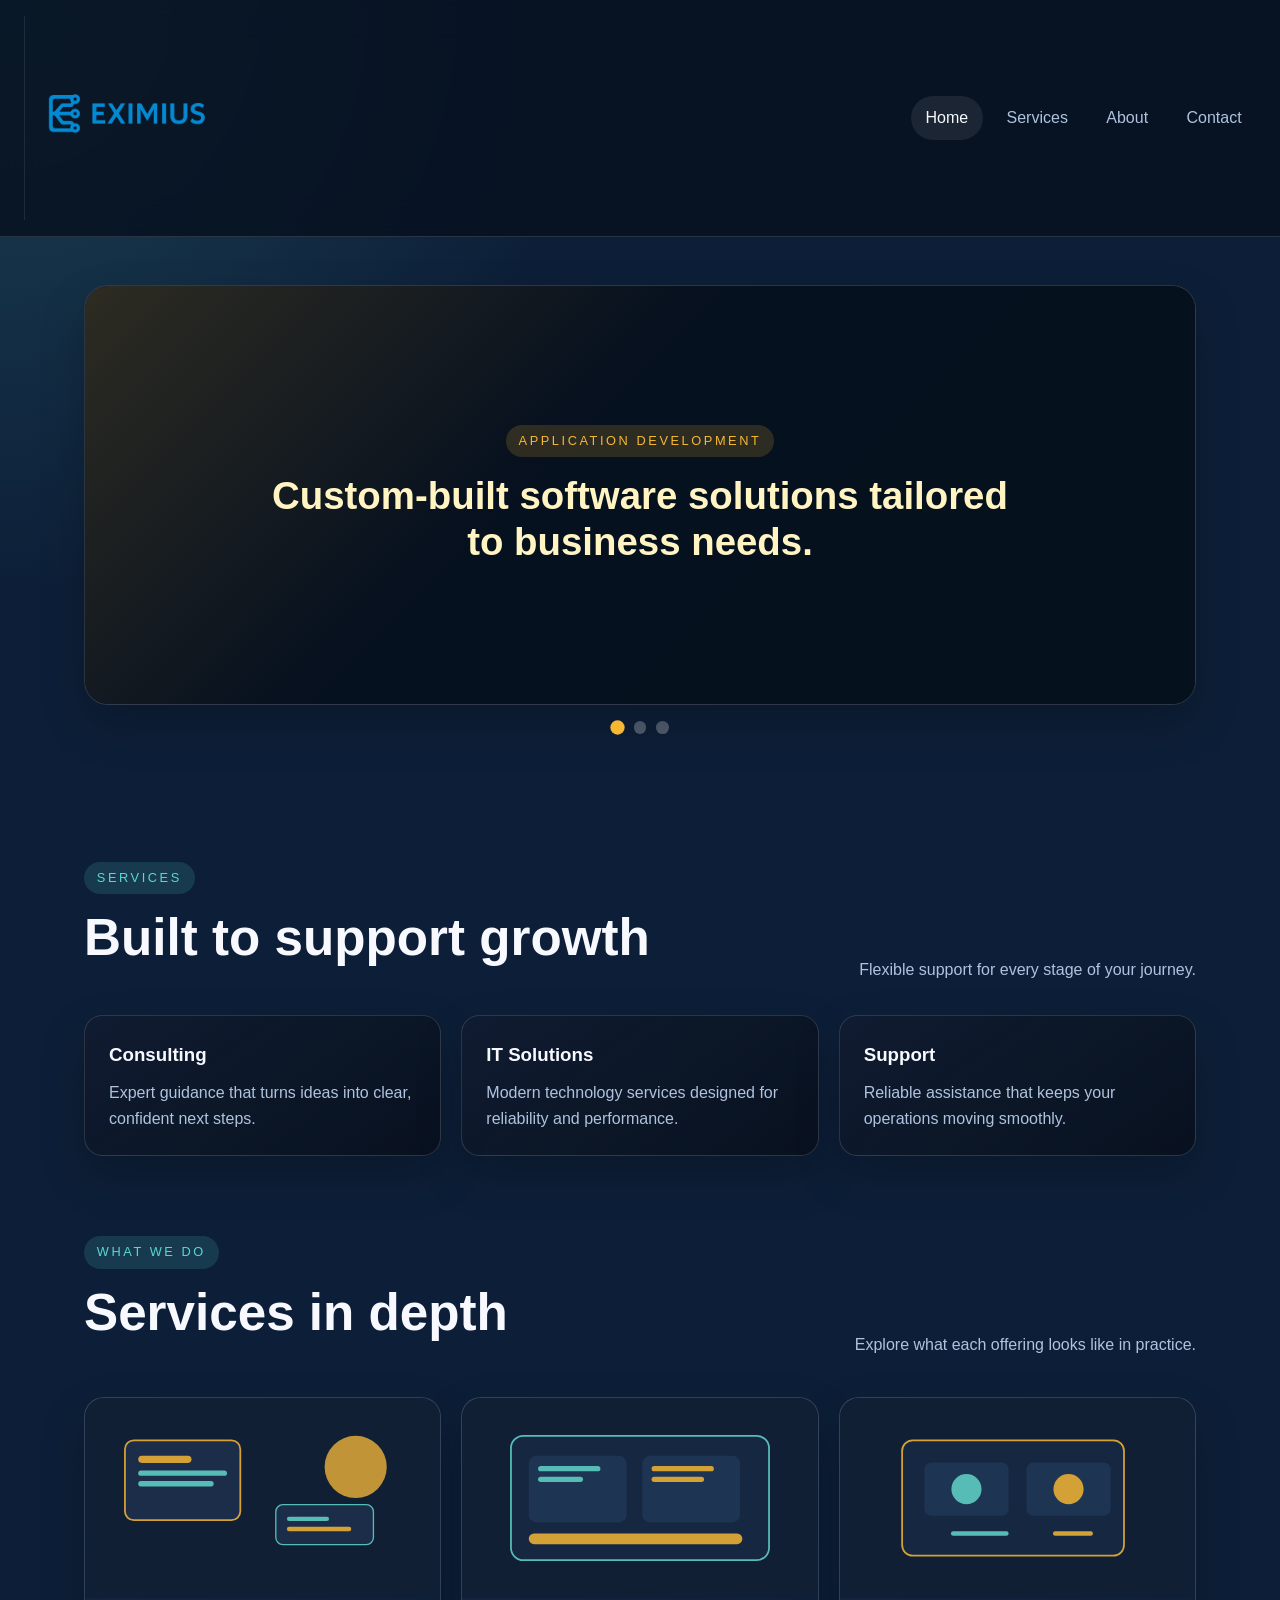
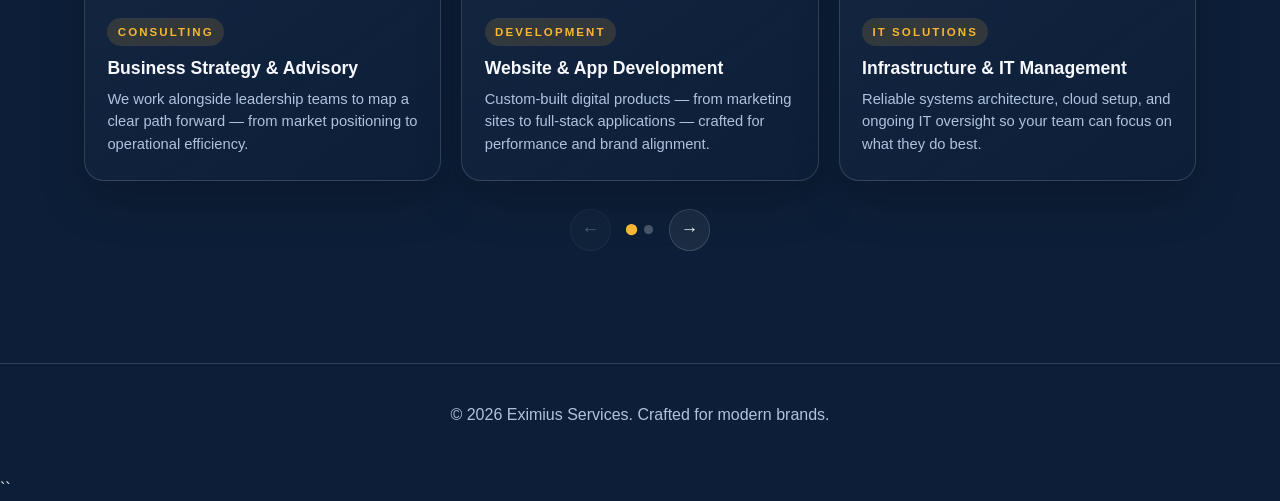
==== commit 7f49233b: "feat: modernize site with responsive UI and logo branding" ====
--- a/index.html
+++ b/index.html
@@ -9,9 +9,8 @@
 <body>
   <div class="page-shell">
     <nav class="navbar">
-      <a class="brand" href="index.html">
-        <span class="brand-mark">E</span>
-        <span>Eximius</span>
+      <a class="brand" href="index.html" aria-label="Eximius home">
+        <img class="brand-logo" src="eximius_logo_no_bg.png" alt="Eximius logo">
       </a>
       <button class="menu-toggle" type="button" aria-label="Toggle navigation" aria-expanded="false">
         <span></span>
@@ -96,7 +95,7 @@
           <div class="sc-track" id="scTrack">
 
             <div class="sc-slide">
-              <img class="sc-img" src="https://images.unsplash.com/photo-1553877522-43269d4ea984?w=600&q=80&auto=format&fit=crop" alt="Business consulting session" loading="lazy">
+              <img class="sc-img" src="assets/consulting.svg" alt="Business consulting session" loading="lazy">
               <div class="sc-body">
                 <span class="sc-tag">Consulting</span>
                 <h3>Business Strategy &amp; Advisory</h3>
@@ -105,7 +104,7 @@
             </div>
 
             <div class="sc-slide">
-              <img class="sc-img" src="https://images.unsplash.com/photo-1498050108023-c5249f4df085?w=600&q=80&auto=format&fit=crop" alt="Web development workspace" loading="lazy">
+              <img class="sc-img" src="assets/development.svg" alt="Web development workspace" loading="lazy">
               <div class="sc-body">
                 <span class="sc-tag">Development</span>
                 <h3>Website &amp; App Development</h3>
@@ -114,7 +113,7 @@
             </div>
 
             <div class="sc-slide">
-              <img class="sc-img" src="https://images.unsplash.com/photo-1451187580459-43490279c0fa?w=600&q=80&auto=format&fit=crop" alt="IT infrastructure and networking" loading="lazy">
+              <img class="sc-img" src="assets/it.svg" alt="IT infrastructure and networking" loading="lazy">
               <div class="sc-body">
                 <span class="sc-tag">IT Solutions</span>
                 <h3>Infrastructure &amp; IT Management</h3>
@@ -123,7 +122,7 @@
             </div>
 
             <div class="sc-slide">
-              <img class="sc-img" src="https://images.unsplash.com/photo-1600880292203-757bb62b4baf?w=600&q=80&auto=format&fit=crop" alt="Team collaboration and process improvement" loading="lazy">
+              <img class="sc-img" src="assets/process.svg" alt="Team collaboration and process improvement" loading="lazy">
               <div class="sc-body">
                 <span class="sc-tag">Process</span>
                 <h3>Workflow &amp; Process Optimisation</h3>
@@ -132,7 +131,7 @@
             </div>
 
             <div class="sc-slide">
-              <img class="sc-img" src="https://images.unsplash.com/photo-1504868584819-f8e8b4b6d7e3?w=600&q=80&auto=format&fit=crop" alt="Data analytics dashboard" loading="lazy">
+              <img class="sc-img" src="assets/analytics.svg" alt="Data analytics dashboard" loading="lazy">
               <div class="sc-body">
                 <span class="sc-tag">Analytics</span>
                 <h3>Data &amp; Reporting Dashboards</h3>
@@ -141,7 +140,7 @@
             </div>
 
             <div class="sc-slide">
-              <img class="sc-img" src="https://images.unsplash.com/photo-1556761175-b413da4baf72?w=600&q=80&auto=format&fit=crop" alt="Ongoing client support" loading="lazy">
+              <img class="sc-img" src="assets/support.svg" alt="Ongoing client support" loading="lazy">
               <div class="sc-body">
                 <span class="sc-tag">Support</span>
                 <h3>Ongoing Managed Support</h3>
--- a/styles.css
+++ b/styles.css
@@ -65,15 +65,16 @@
   text-transform: uppercase;
 }
 
+.brand-logo {
+  display: block;
+  height: 204px;
+  width: auto;
+  max-width: 900px;
+  object-fit: contain;
+}
+
 .brand-mark {
-  display: grid;
-  place-items: center;
-  width: 2.4rem;
-  height: 2.4rem;
-  border-radius: 50%;
-  background: linear-gradient(135deg, var(--accent), var(--accent-2));
-  color: var(--bg);
-  font-weight: 900;
+  display: none;
 }
 
 .nav-links {
@@ -603,10 +604,23 @@
   .sc-track {
     grid-template-columns: 1fr 1fr;
   }
+
+  .sc-slide {
+    min-height: 100%;
+  }
 }
 
 @media (max-width: 560px) {
   .sc-track {
     grid-template-columns: 1fr;
   }
-}
+
+  .sc-controls {
+    flex-wrap: wrap;
+  }
+
+  .sc-btn {
+    width: 2.4rem;
+    height: 2.4rem;
+  }
+}
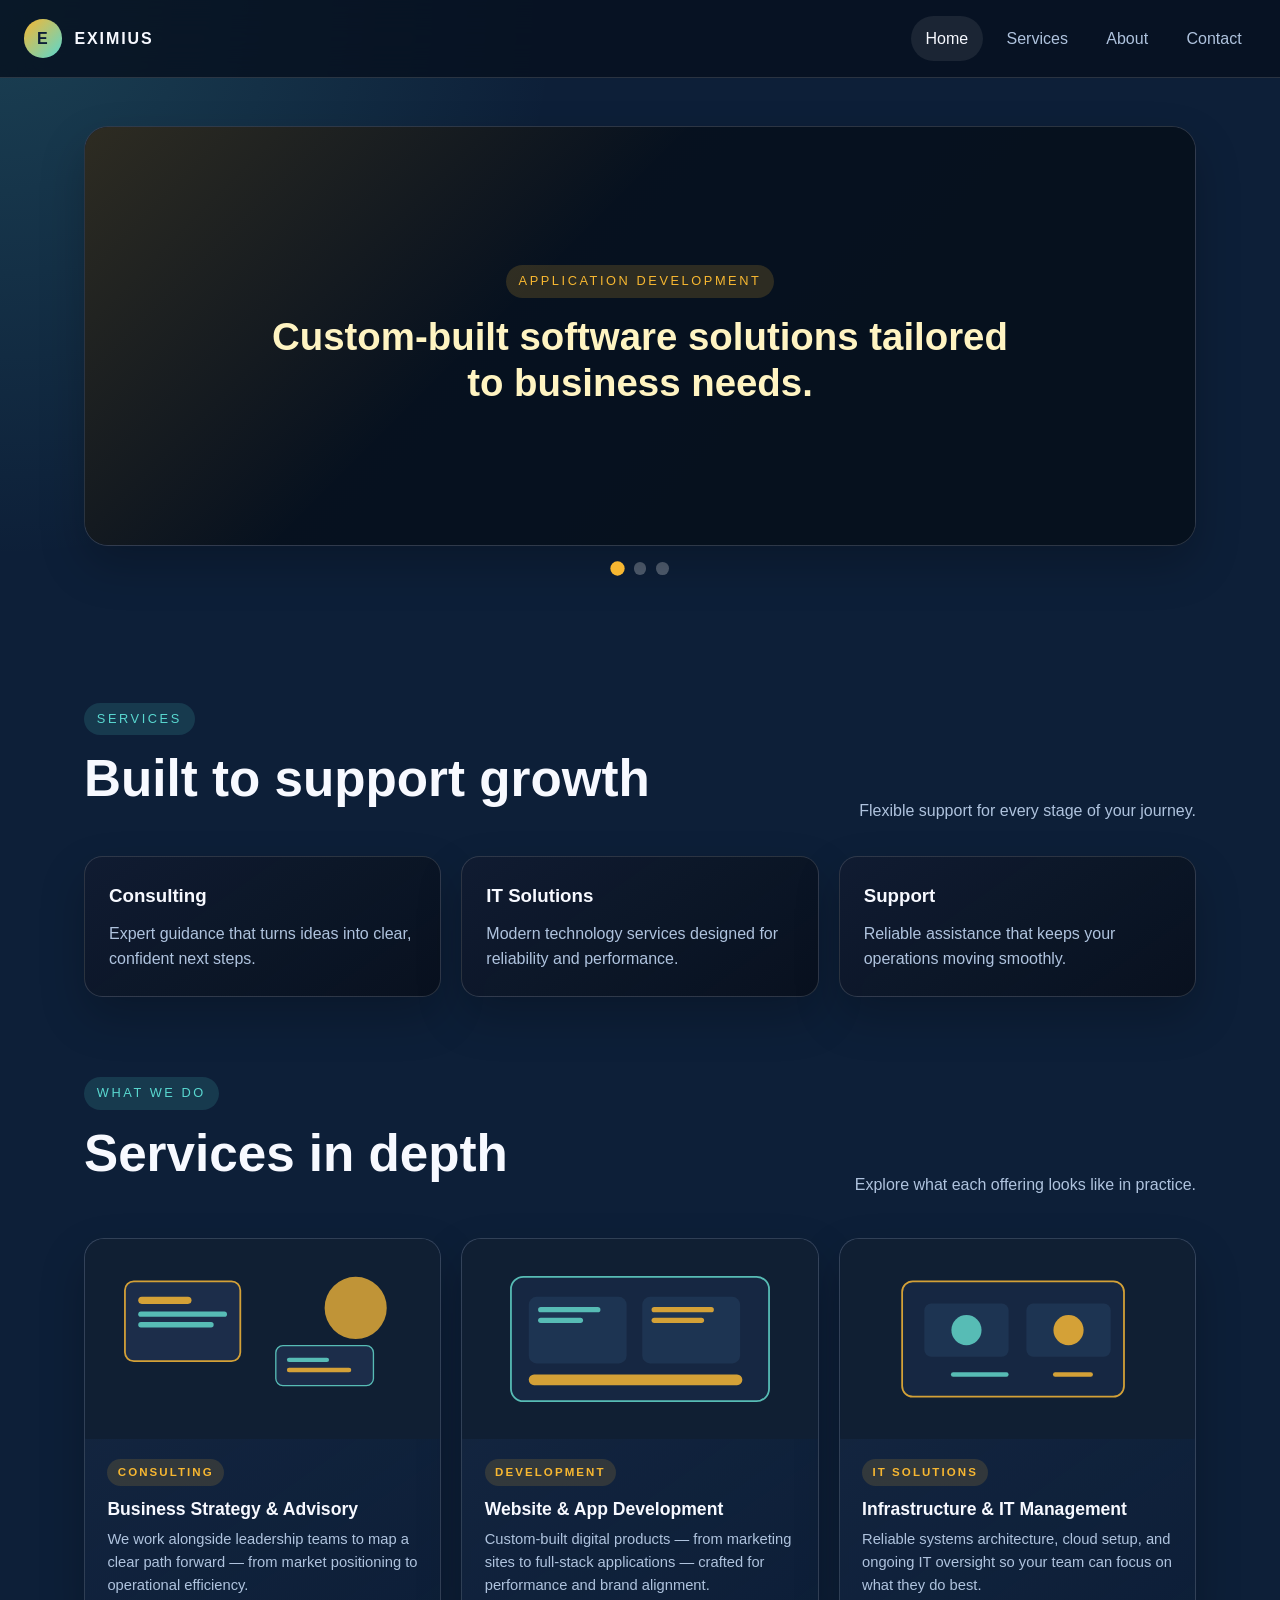
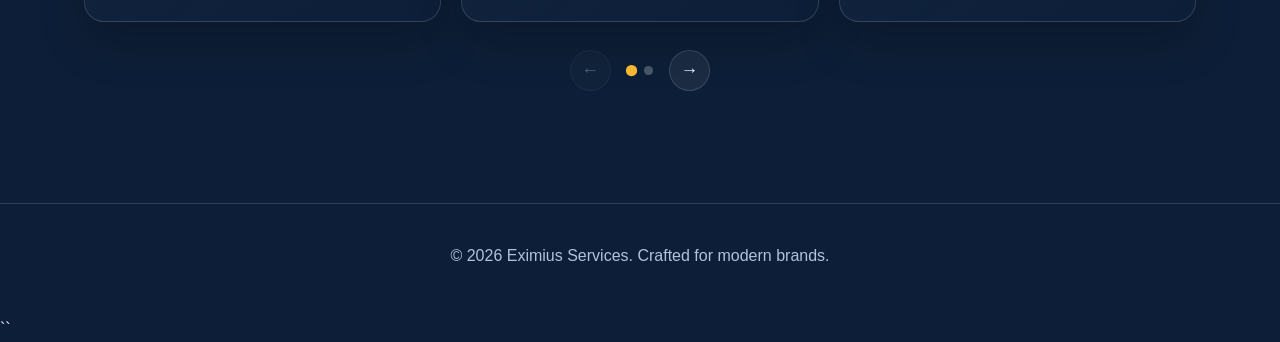
==== commit 5a1ee3cb: "fix: restore text brand mark in header" ====
--- a/index.html
+++ b/index.html
@@ -10,7 +10,8 @@
   <div class="page-shell">
     <nav class="navbar">
       <a class="brand" href="index.html" aria-label="Eximius home">
-        <img class="brand-logo" src="eximius_logo_no_bg.png" alt="Eximius logo">
+        <span class="brand-mark">E</span>
+        <span>Eximius</span>
       </a>
       <button class="menu-toggle" type="button" aria-label="Toggle navigation" aria-expanded="false">
         <span></span>
--- a/styles.css
+++ b/styles.css
@@ -65,16 +65,15 @@
   text-transform: uppercase;
 }
 
-.brand-logo {
-  display: block;
-  height: 204px;
-  width: auto;
-  max-width: 900px;
-  object-fit: contain;
-}
-
 .brand-mark {
-  display: none;
+  display: grid;
+  place-items: center;
+  width: 2.4rem;
+  height: 2.4rem;
+  border-radius: 50%;
+  background: linear-gradient(135deg, var(--accent), var(--accent-2));
+  color: var(--bg);
+  font-weight: 900;
 }
 
 .nav-links {
